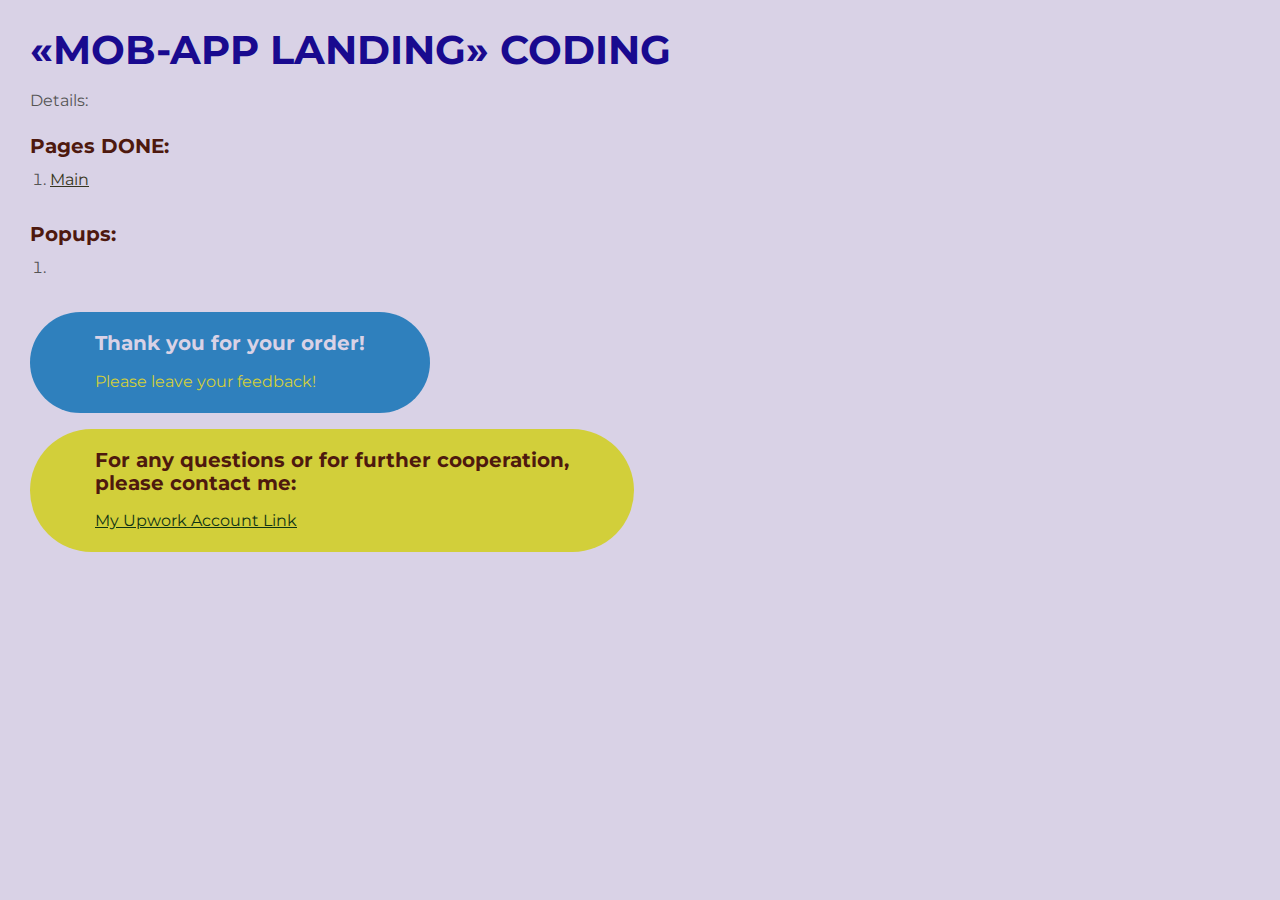
==== docs/index.html @ 623d9add "docs_added" ====
<!DOCTYPE html>
<html>

<head>
	<meta charset="UTF-8">
	<meta name="viewport" content="width=device-width, initial-scale=1.0">
	<title>«MOB-APP LANDING» CODING</title>
</head>

<body>
	<div class="rootpage">
		<h1>«MOB-APP LANDING» CODING</h1>
		<div class="rootpage__info">
			Details:
		</div>
		<h2>Pages DONE:</h2>
		<ol class="rootpage__list">
			<li><a target="_blank" href="home.html">Main</a></li>
		</ol>
		<h2>Popups:</h2>
		<ol class="rootpage__list">
			<li><a target="_blank" href="home.html#"></a></li>
		</ol>
		<div class="rootpage__tnx">
			<h2>Thank you for your order!</h2>
			<p>Please leave your feedback!</p>
		</div>
		<div class="rootpage__contacts">
			<h2>For any questions or for further cooperation,<br>
				please contact me:
			</h2>
			<p><a href="https://www.upwork.com/freelancers/~010e58f76107236bfd">My Upwork Account Link</a></p>
		</div>
	</div>
</body>
<style>
	@charset "UTF-8";
	@import url("https://fonts.googleapis.com/css?family=Montserrat:regular,700&display=swap");

	*,
	*::before,
	*::after {
		padding: 0px;
		margin: 0px;
		border: 0px;
		box-sizing: border-box;
	}

	html,
	body {
		height: 100%;
		margin: 0;
		padding: 0;
		min-width: 320px;
		width: 100%;
		color: #555555;
		background-color: #d9d2e6;
	}

	body {
		font-family: Montserrat;
		font-size: 100%;
		line-height: 1;
		font-size: 1rem;
	}

	a {
		text-decoration: underline;
		color: #363520
	}

	a:visited {
		text-decoration: underline;
		color: #32311f;
	}

	a:hover {
		text-decoration: none;
	}

	ul li {
		list-style: none;
	}

	img {
		vertical-align: top;
	}

	.wrapper {
		width: 100%;
		min-height: 100%;
		overflow: hidden;
	}

	.rootpage {
		padding: 30px;
		display: flex;
		flex-direction: column;
		align-items: flex-start;
	}

	@media (max-width: 767px) {
		.rootpage {
			padding: 30px 15px;
		}
	}

	h1 {
		color: #190a8f;
		font-size: 2.5rem;
		margin: 0px 0px 1.25rem 0px;
	}

	@media (max-width: 767px) {
		h1 {
			font-size: 1.85rem;
			margin: 0px 0px 1.25rem 0px;
		}
	}

	h2 {
		color: #4e190e;
		font-size: 1.25rem;
		margin: 0px 0px 1rem 0px;
	}

	@media (max-width: 767px) {
		h2 {
			font-size: 1.125rem;
			margin: 0px 0px 1rem 0px;
		}
	}

	.rootpage__info {
		line-height: 140%;
		margin: 0px 0px 1.5rem 0px;
	}

	.rootpage__list {
		margin: 0px 0px 2.25rem 1.25rem;
	}

	.rootpage__list li:not(:last-child) {
		margin: 0px 0px 15px 0px;
	}

	.rootpage__contacts,
	.rootpage__tnx {
		border-radius: 200px;
		padding: 20px 65px;
		line-height: 140%;
	}

	@media (max-width: 767px) {

		.rootpage__contacts,
		.rootpage__tnx {
			border-radius: 40px;
			padding: 20px;
		}
	}

	.rootpage__contacts {
		background: #d2cf3a;

	}

	.rootpage__contacts a {
		color: #103414;
	}

	.rootpage__tnx {
		background: #2f80bd;
		margin: 0px 0px 1rem 0px;

		h2 {
			color: #d9d2e6;
		}

		p {
			color: #d2cf3a;
		}
	}
</style>

</html>
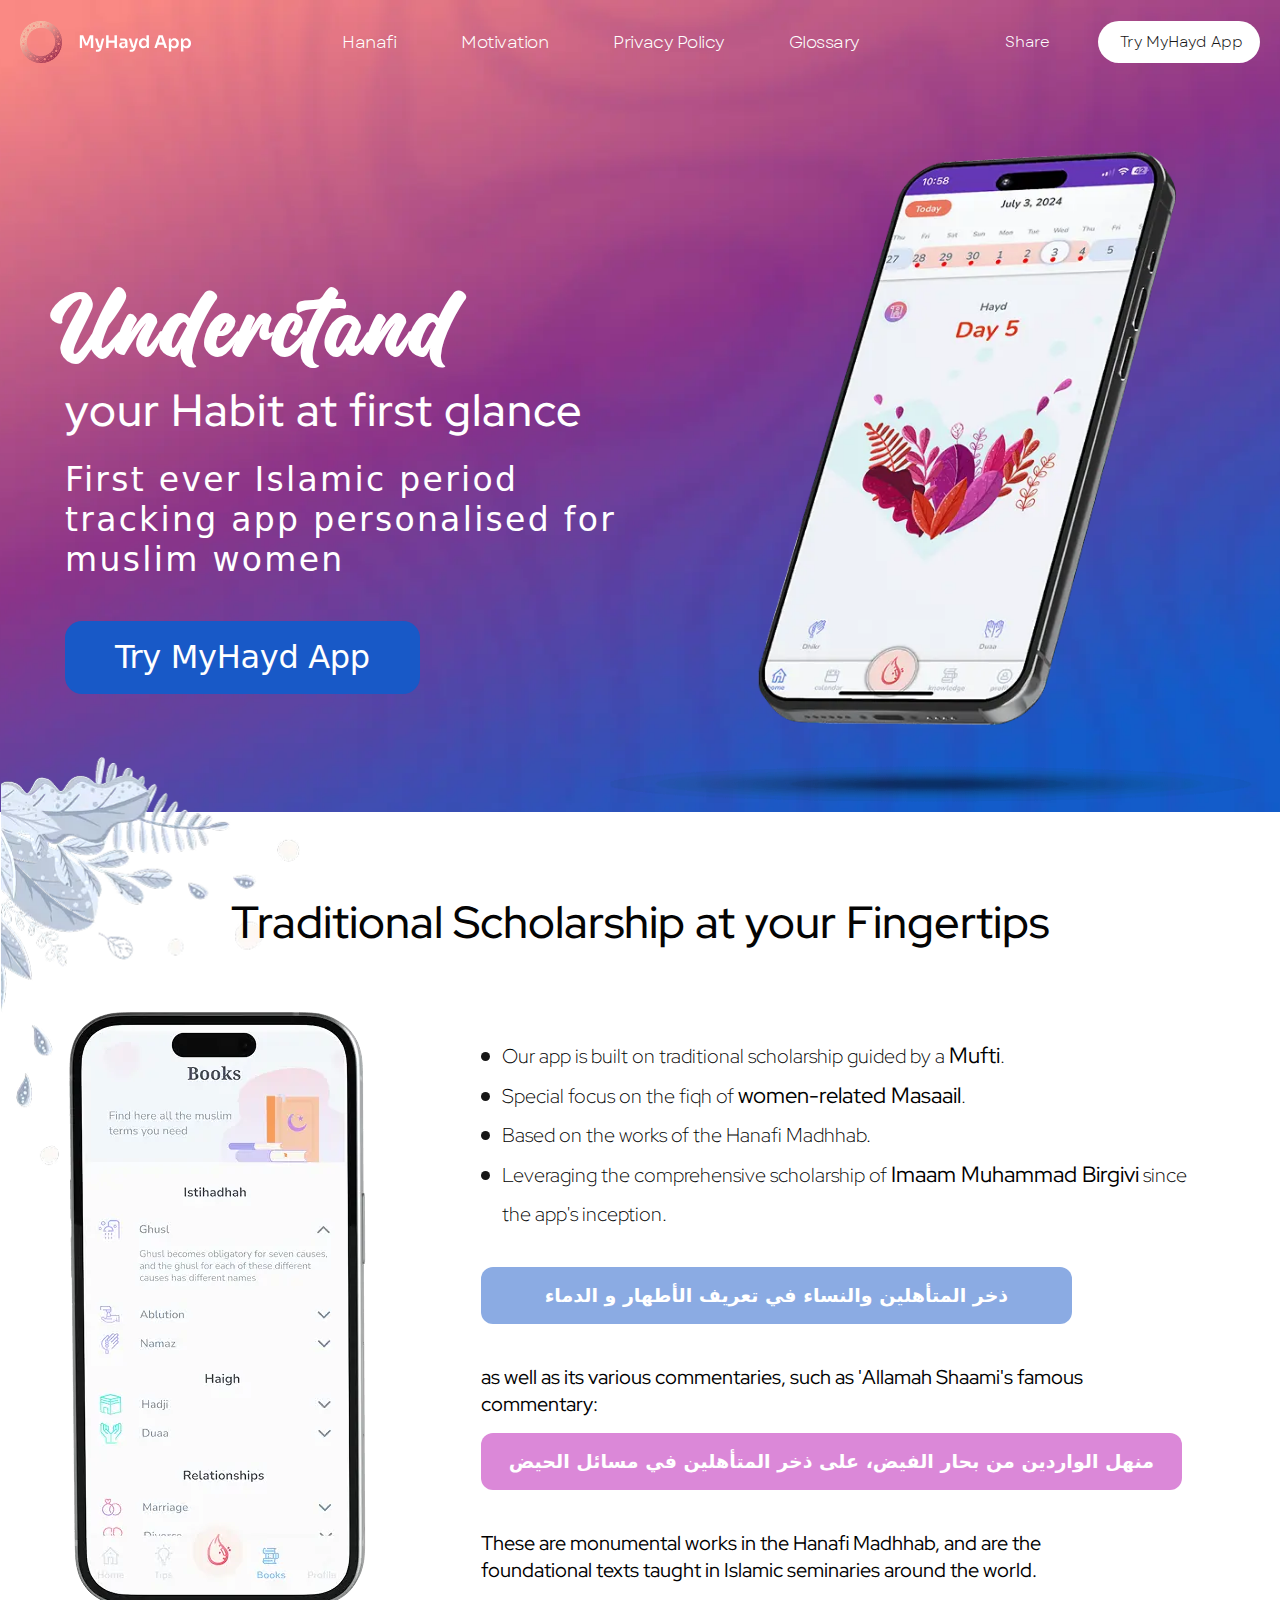
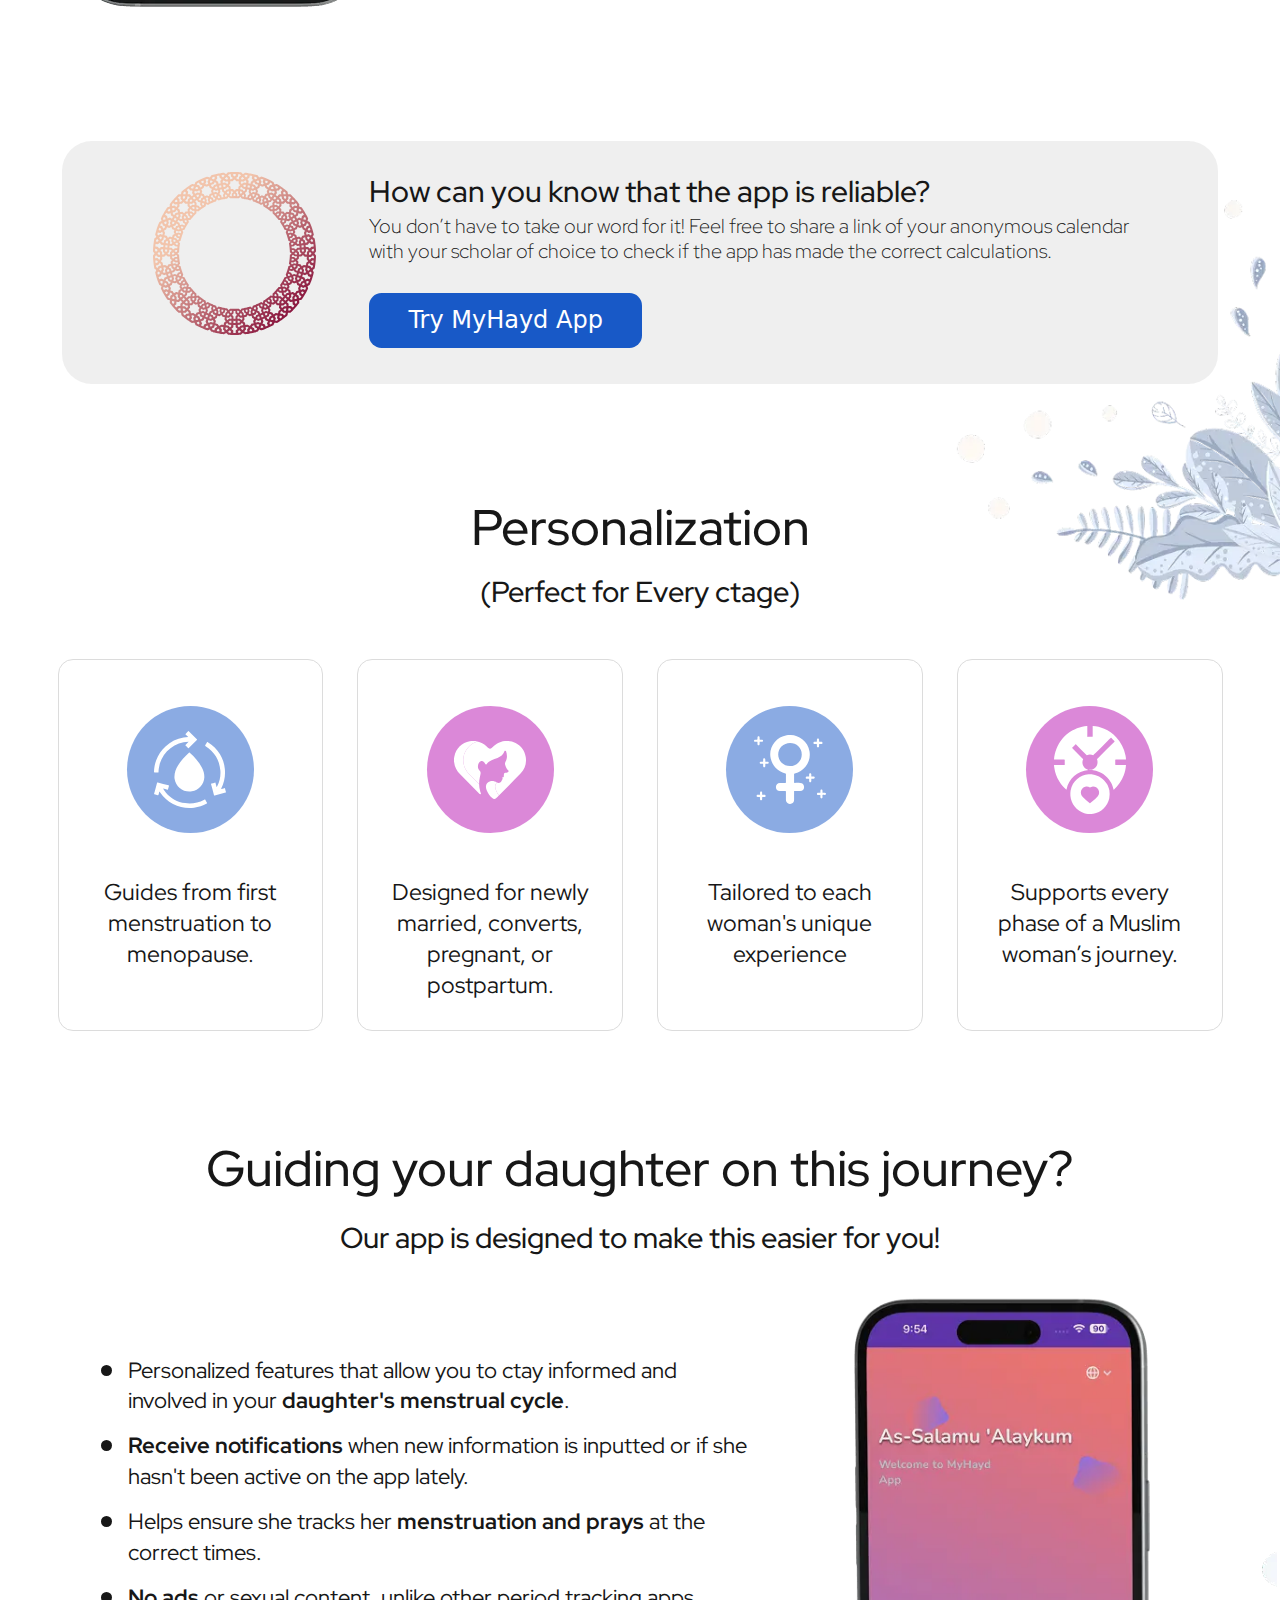
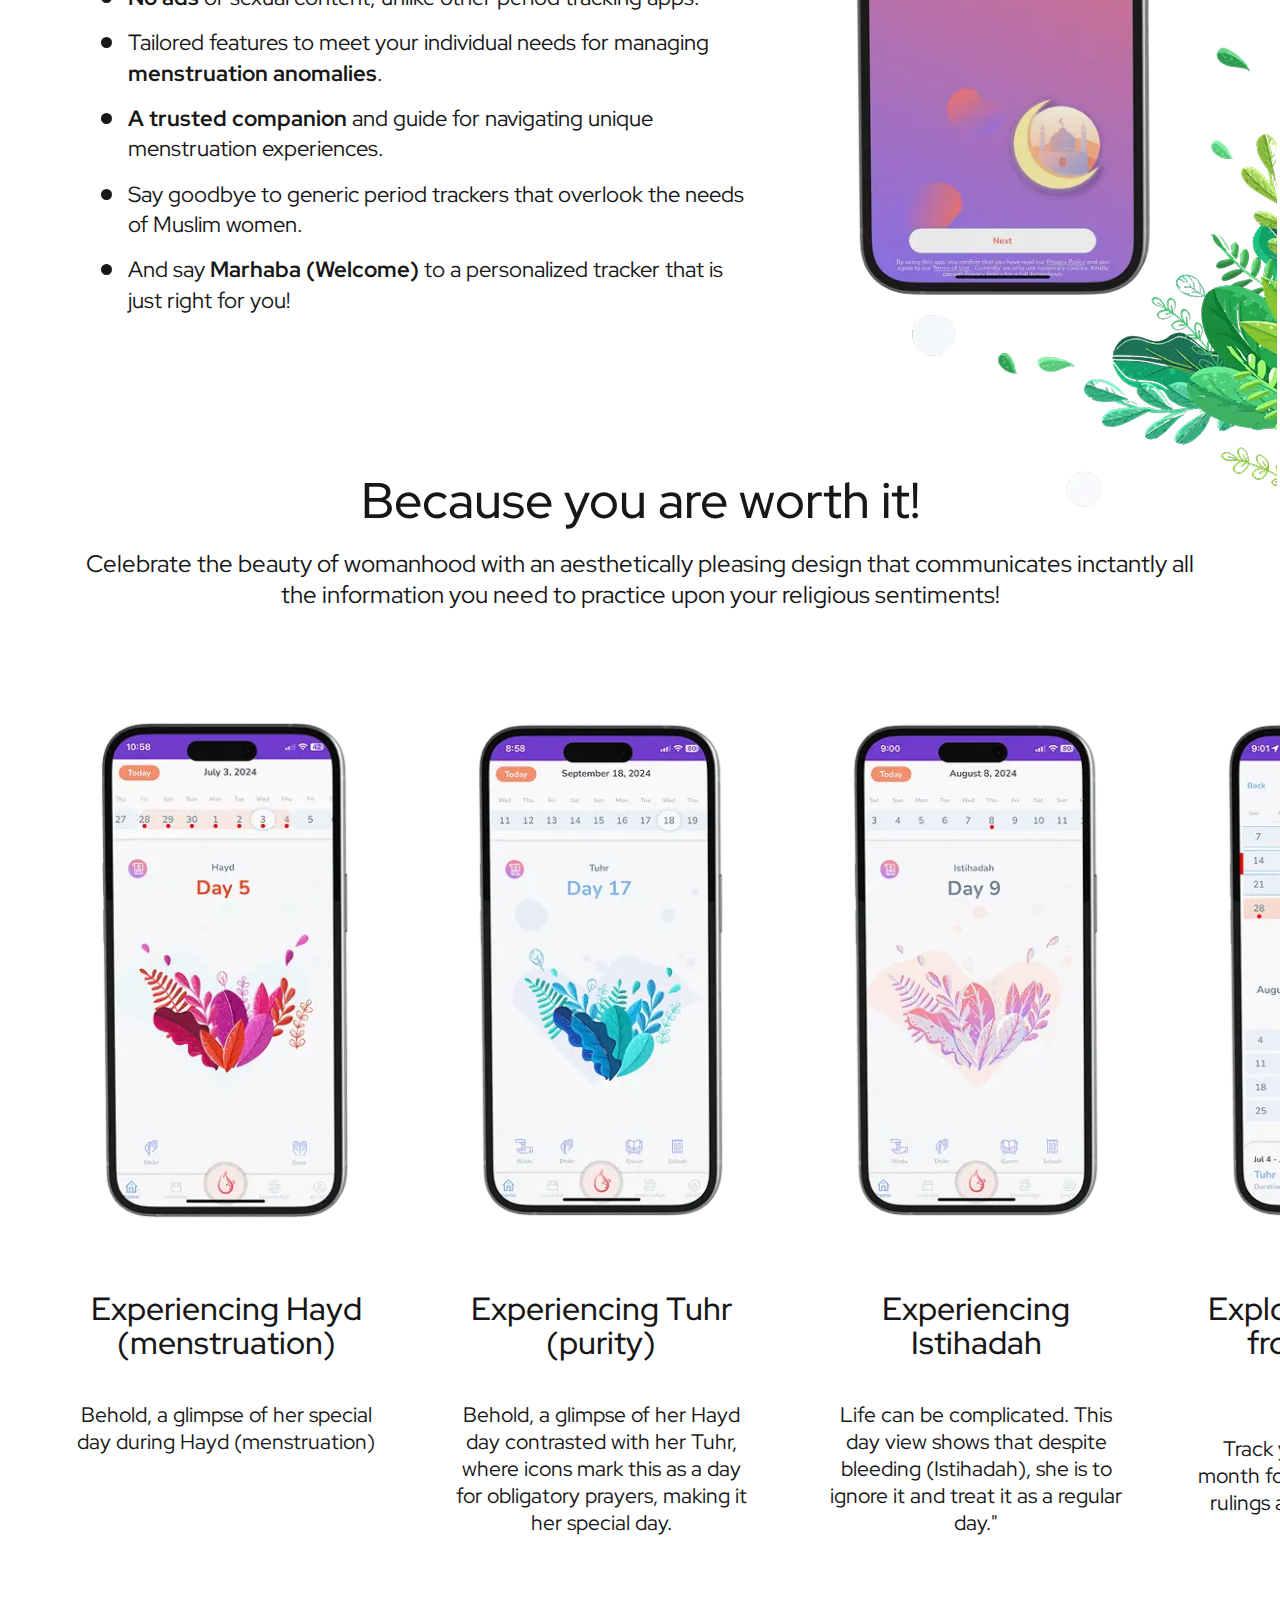
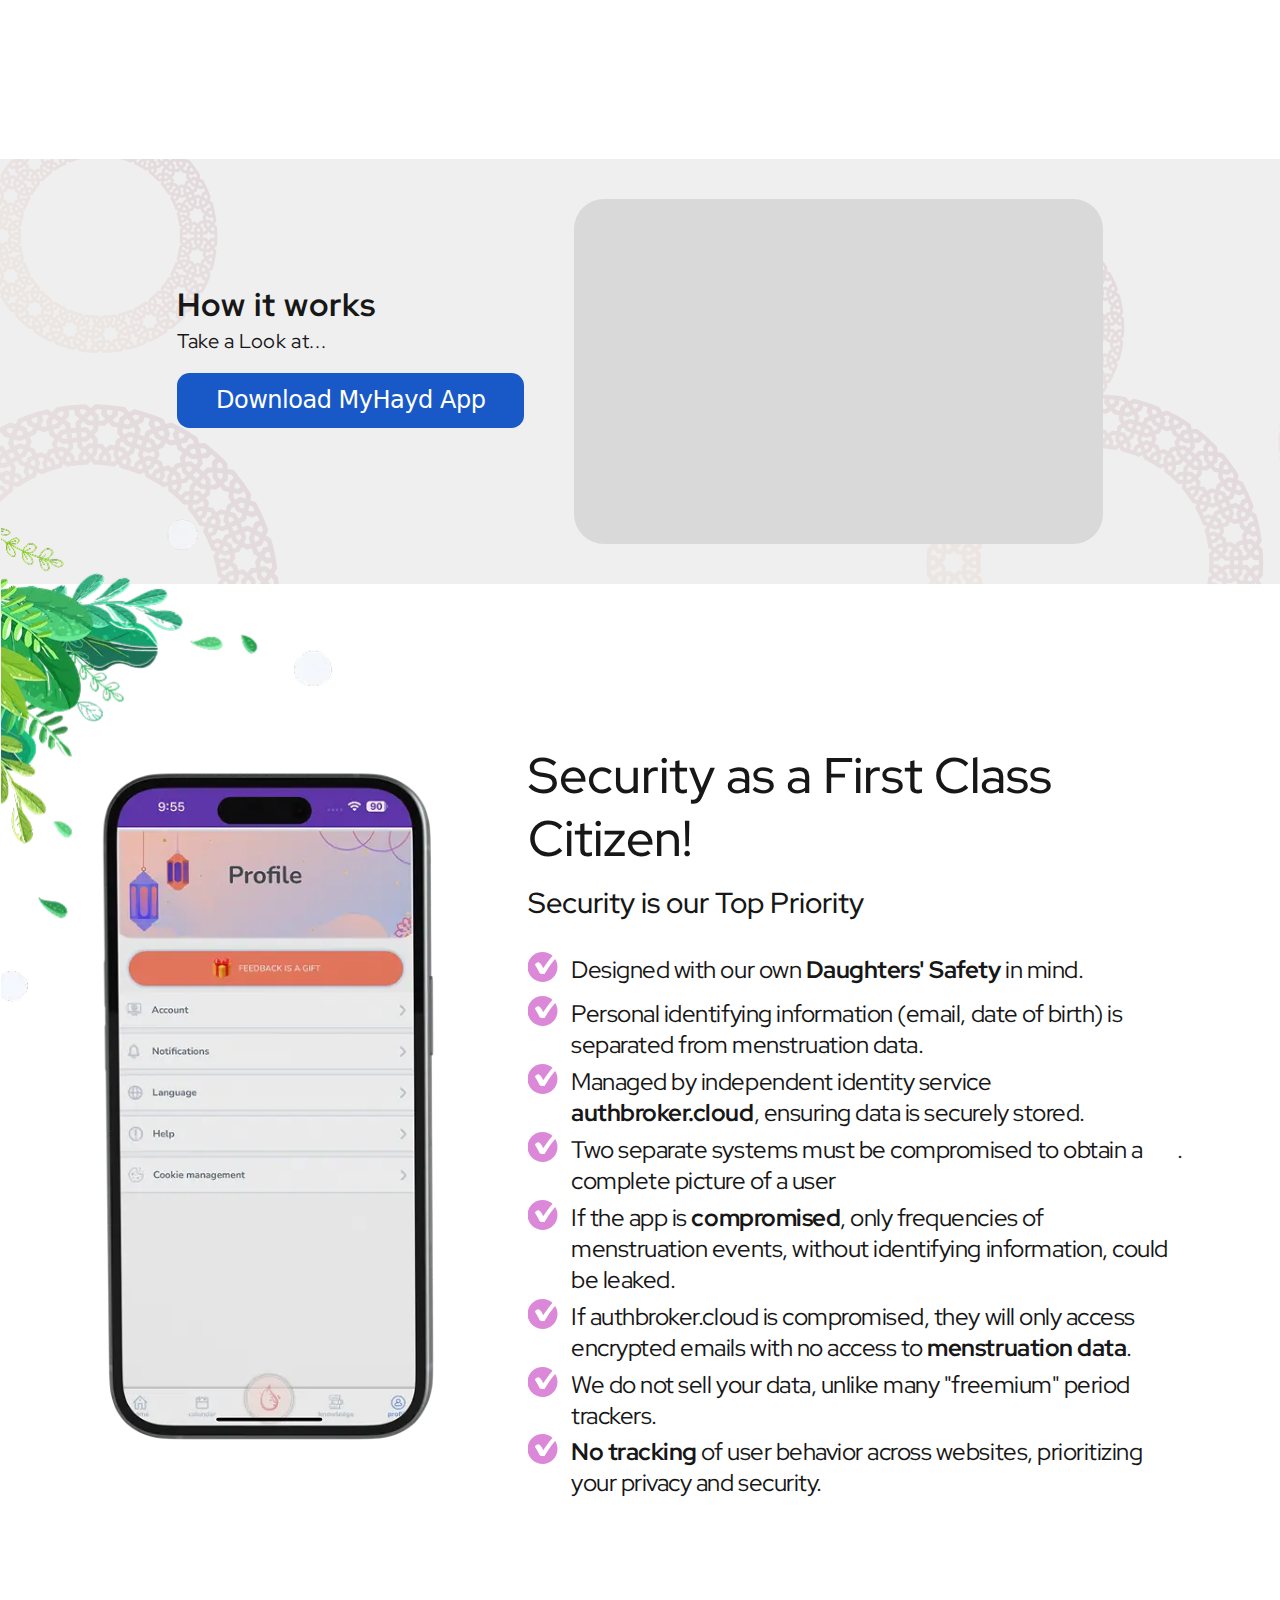
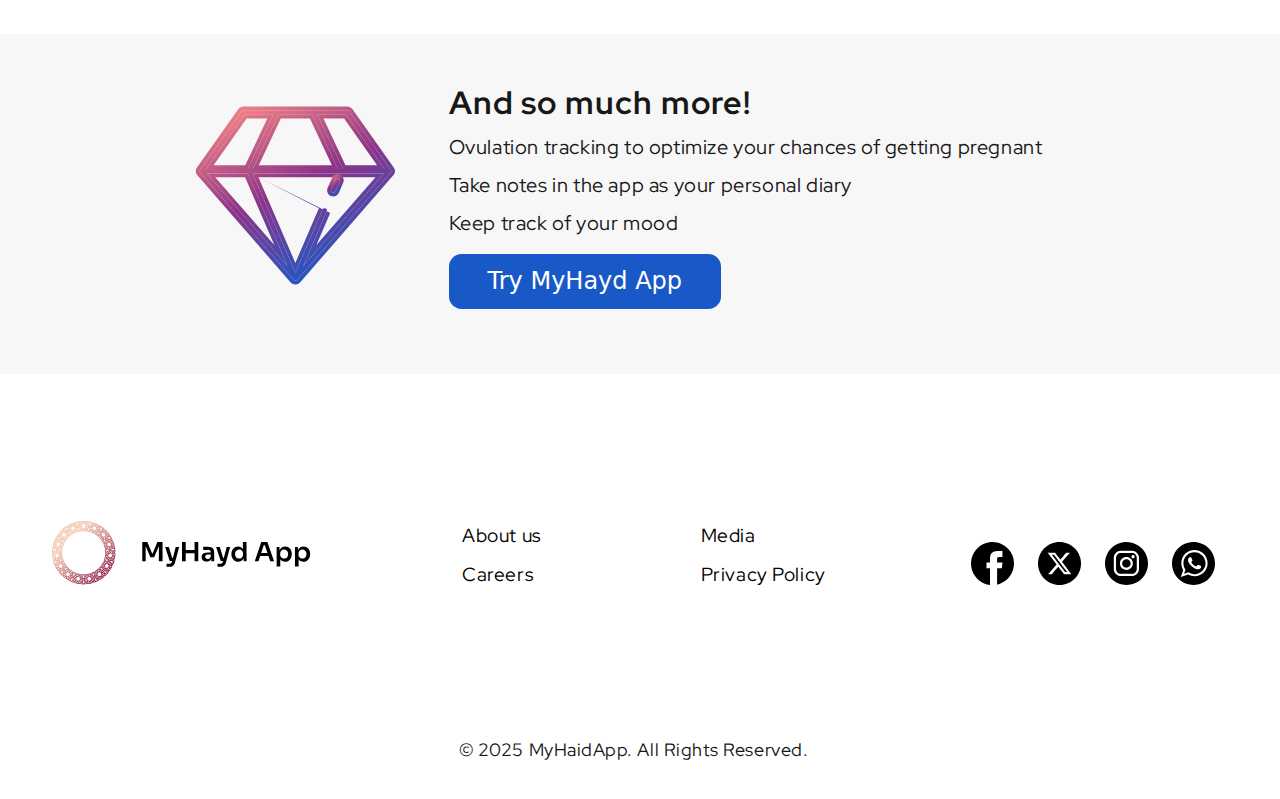
==== commit b07b3719: "homeToIndex_renamed" ====
--- a/docs/index.html
+++ b/docs/index.html
@@ -1,186 +1,466 @@
 <!DOCTYPE html>
-<html>
+<html lang="en">
 
 <head>
+	<title>HomePage</title>
 	<meta charset="UTF-8">
+	<meta name="format-detection" content="telephone=no">
+	<!-- <style>body{opacity: 0;}</style> -->
+	<link rel="stylesheet" href="css/style.min.css?_v=20250310222645">
+	<link rel="shortcut icon" href="favicon.ico">
+	<!-- <meta name="robots" content="noindex, nofollow"> -->
 	<meta name="viewport" content="width=device-width, initial-scale=1.0">
-	<title>«MOB-APP LANDING» CODING</title>
 </head>
 
 <body>
-	<div class="rootpage">
-		<h1>«MOB-APP LANDING» CODING</h1>
-		<div class="rootpage__info">
-			Details:
-		</div>
-		<h2>Pages DONE:</h2>
-		<ol class="rootpage__list">
-			<li><a target="_blank" href="home.html">Main</a></li>
-		</ol>
-		<h2>Popups:</h2>
-		<ol class="rootpage__list">
-			<li><a target="_blank" href="home.html#"></a></li>
-		</ol>
-		<div class="rootpage__tnx">
-			<h2>Thank you for your order!</h2>
-			<p>Please leave your feedback!</p>
-		</div>
-		<div class="rootpage__contacts">
-			<h2>For any questions or for further cooperation,<br>
-				please contact me:
-			</h2>
-			<p><a href="https://www.upwork.com/freelancers/~010e58f76107236bfd">My Upwork Account Link</a></p>
-		</div>
+	<div class="wrapper">
+		<header class="header">
+			<div class="header__container">
+				<div class="header__wrapper">
+
+					<a href="#" class="header__logo">
+						<img src="img/logo.svg" alt="Logo">
+					</a>
+
+					<div class="header__menu menu">
+						<button type="button" class="menu__icon icon-menu" aria-label="Navigation Toggle"><span></span></button>
+						<nav class="menu__body">
+							<ul class="menu__list">
+								<li class="menu__item"><a href="#" class="menu__link">Hanafi</a></li>
+								<li class="menu__item"><a href="#" class="menu__link">Motivation</a></li>
+								<li class="menu__item"><a href="#" class="menu__link">Privacy Policy</a></li>
+								<li class="menu__item"><a href="#" class="menu__link">Glossary</a></li>
+							</ul>
+						</nav>
+					</div>
+
+					<div class="header__cta-btns" data-da=".menu__body,767,0">
+
+						<button class="header__share-btn">
+							Share
+						</button>
+
+						<button class="header__try-btn">
+							Try MyHayd App
+						</button>
+
+					</div>
+
+				</div>
+			</div>
+		</header>
+		<main class="page">
+
+			<section class="page__hero hero">
+				<div class="hero__container">
+
+					<div class="hero__content">
+
+						<h1 class="hero__title">
+							<p>Underctand</p>
+							<span>your Habit at first glance</span>
+						</h1>
+						<p class="hero__subtitle">
+							First ever Islamic period tracking app personalised for muslim women
+						</p>
+						<button class="hero__btn button">
+							Try MyHayd App
+						</button>
+
+					</div>
+					<div class="hero__image hero__image-ibg hero__image-ibg--contain">
+						<picture><source srcset="img/hero/phone@1x.webp, img/hero/phone@2x.webp 2x" type="image/webp"><img src="img/hero/phone@1x.png" srcset="img/hero/phone@2x.png 2x" alt="Image"></picture>
+					</div>
+
+				</div>
+			</section>
+			<section class="page__description description">
+				<div class="description__container">
+					<div class="description__wrapper">
+
+						<h2 class="description__title h2">Traditional Scholarship at your Fingertips</h2>
+						<div class="description__image description__image-ibg description__image-ibg--contain">
+							<picture><source srcset="img/description/phone@1x.webp, img/description/phone@2x.webp 2x" type="image/webp"><img src="img/description/phone@1x.png" srcset="img/description/phone@2x.png 2x" alt="Image"></picture>
+						</div>
+						<div class="description__content">
+
+							<ul>
+								<li>
+									<p>Our app is built on traditional scholarship guided by a <strong>Mufti</strong>.</p>
+								</li>
+								<li>
+									<p>Special focus on the fiqh of <strong>women-related Masaail</strong>.</p>
+								</li>
+								<li>
+									<p>Based on the works of the Hanafi Madhhab.</p>
+								</li>
+								<li>
+									<p>Leveraging the comprehensive scholarship of <strong>Imaam Muhammad Birgivi</strong> since the app's inception.</p>
+								</li>
+							</ul>
+							<div class="description__quotes description__quotes_bl">ذخر المتأهلين والنساء في تعريف الأطهار و الدماء</div>
+							<p class="description__parag">as well as its various commentaries, such as 'Allamah Shaami's famous commentary:</p>
+							<div class="description__quotes description__quotes_r">منهل الواردين من بحار الفيض، على ذخر المتأهلين في مسائل الحيض</div>
+							<p class="description__parag">These are monumental works in the Hanafi Madhhab, and are the foundational texts taught in Islamic seminaries around the world.</p>
+
+						</div>
+
+					</div>
+				</div>
+			</section>
+			<section class="page__cta cta">
+				<div class="cta__container">
+					<div class="cta__wrapper">
+
+						<div class="cta__image"></div>
+						<div class="cta__content">
+
+							<h2 class="cta__title">
+								How can you know that the app is reliable?
+							</h2>
+							<p class="cta__txt">
+								You don’t have to take our word for it! Feel free to share a link of your anonymous calendar with your scholar of choice to check if the app has made the correct calculations.
+							</p>
+							<button class="cta__btn button button--basic">
+								Try MyHayd App
+							</button>
+
+						</div>
+
+					</div>
+				</div>
+			</section>
+			<section class="page__advantages advantages">
+				<div class="advantages__container">
+					<div class="advantages__wrapper">
+
+						<div class="advantages__title">
+							<h2 class="h2">
+								Personalization
+							</h2>
+							<p class="h2-subtitle">
+								(Perfect for Every ctage)
+							</p>
+						</div>
+
+						<ul class="advantages__list">
+							<li class="advantages__item">
+
+								<div class="advantages__icon">
+									<img src="img/advantages/pers-01.svg" alt="Icon">
+								</div>
+								<p class="advantages__txt">
+									Guides from first menstruation to menopause.
+								</p>
+
+							</li>
+							<li class="advantages__item">
+
+								<div class="advantages__icon">
+									<img src="img/advantages/pers-02.svg" alt="Icon">
+								</div>
+								<p class="advantages__txt">
+									Designed for newly married, converts, pregnant, or postpartum.
+								</p>
+
+							</li>
+							<li class="advantages__item">
+
+								<div class="advantages__icon">
+									<img src="img/advantages/pers-03.svg" alt="Icon">
+								</div>
+								<p class="advantages__txt">
+									Tailored to each woman's unique experience
+								</p>
+
+							</li>
+							<li class="advantages__item">
+
+								<div class="advantages__icon">
+									<img src="img/advantages/pers-04.svg" alt="Icon">
+								</div>
+								<p class="advantages__txt">
+									Supports every phase of a Muslim woman’s journey.
+								</p>
+
+							</li>
+						</ul>
+
+					</div>
+				</div>
+			</section>
+			<section class="page__guiding guiding">
+				<div class="guiding__container">
+					<div class="guiding__wrapper">
+
+						<div class="guiding__title">
+							<h2 class="h2">
+								Guiding your daughter on this journey?
+							</h2>
+							<p class="guiding__subtitle h2-subtitle">
+								Our app is designed to make this easier for you!
+							</p>
+						</div>
+						<ul class="guiding__list">
+							<li class="guiding__list-item">
+								<p>Personalized features that allow you to ctay informed and involved in your <strong>daughter's menstrual cycle</strong>.</p>
+							</li>
+							<li class="guiding__list-item">
+								<p><strong>Receive notifications</strong> when new information is inputted or if she hasn't been active on the app lately.</p>
+							</li>
+							<li class="guiding__list-item">
+								<p>Helps ensure she tracks her <strong>menstruation and prays</strong> at the correct times.</p>
+							</li>
+							<li class="guiding__list-item">
+								<p><strong>No ads</strong> or sexual content, unlike other period tracking apps.</p>
+							</li>
+							<li class="guiding__list-item">
+								<p>Tailored features to meet your individual needs for managing <strong>menstruation anomalies</strong>.</p>
+							</li>
+							<li class="guiding__list-item">
+								<p><strong>A trusted companion</strong> and guide for navigating unique menstruation experiences.</p>
+							</li>
+							<li class="guiding__list-item">
+								<p>
+									Say goodbye to generic period trackers that overlook the
+									needs of Muslim women.
+								</p>
+							</li>
+							<li class="guiding__list-item">
+								<p>And say <strong>Marhaba (Welcome)</strong> to a personalized tracker that is just right for you!</p>
+							</li>
+						</ul>
+						<div class="guiding__image guiding__image-ibg guiding__image-ibg--contain">
+							<picture><source srcset="img/guiding/phone@1x.webp, img/guiding/phone@2x.webp 2x" type="image/webp"><img src="img/guiding/phone@1x.png" srcset="img/guiding/phone@2x.png 2x" alt="Image"></picture>
+						</div>
+
+					</div>
+				</div>
+			</section>
+			<section class="page__design-advant design-adv">
+				<div class="design-adv__container">
+					<div class="design-adv__title">
+
+						<h2 class="h2">Because you are worth it!</h2>
+						<p>
+							Celebrate the beauty of womanhood with an aesthetically pleasing design that communicates inctantly all the information you need to practice upon your religious sentiments!
+						</p>
+
+					</div>
+				</div>
+				<div class="design-adv__content">
+					<div class="design-adv__slider slider swiper">
+						<div class="slider__wrapper swiper-wrapper">
+
+							<div class="slider__slide swiper-slide">
+
+								<div class="slider__image slider__image-ibg slider__image-ibg--contain">
+									<picture><source srcset="img/design-adv/phone-01@1x.webp, img/design-adv/phone-01@2x.webp 2x" type="image/webp"><img src="img/design-adv/phone-01@1x.png" srcset="img/design-adv/phone-01@2x.png 2x" alt="Image"></picture>
+								</div>
+								<div class="slider__content">
+									<h3 class="slider__title">
+										Experiencing Hayd (menstruation)
+									</h3>
+									<p class="slider__txt">
+										Behold, a glimpse of her special day during Hayd (menstruation)
+									</p>
+								</div>
+
+							</div>
+							<div class="slider__slide swiper-slide">
+
+								<div class="slider__image slider__image-ibg slider__image-ibg--contain">
+									<picture><source srcset="img/design-adv/phone-02@1x.webp, img/design-adv/phone-02@2x.webp 2x" type="image/webp"><img src="img/design-adv/phone-02@1x.png" srcset="img/design-adv/phone-02@2x.png 2x" alt="Image"></picture>
+								</div>
+								<div class="slider__content">
+									<h3 class="slider__title">
+										Experiencing Tuhr (purity)
+									</h3>
+									<p class="slider__txt">
+										Behold, a glimpse of her Hayd day contrasted with her Tuhr, where icons mark this as a day for obligatory prayers, making it her special day.
+									</p>
+								</div>
+
+							</div>
+							<div class="slider__slide swiper-slide">
+
+								<div class="slider__image slider__image-ibg slider__image-ibg--contain">
+									<picture><source srcset="img/design-adv/phone-03@1x.webp, img/design-adv/phone-03@2x.webp 2x" type="image/webp"><img src="img/design-adv/phone-03@1x.png" srcset="img/design-adv/phone-03@2x.png 2x" alt="Image"></picture>
+								</div>
+								<div class="slider__content">
+									<h3 class="slider__title">
+										Experiencing Istihadah
+									</h3>
+									<p class="slider__txt">
+										Life can be complicated. This day view shows that despite bleeding (Istihadah), she is to ignore it and treat it as a regular day."
+									</p>
+								</div>
+
+							</div>
+							<div class="slider__slide swiper-slide">
+
+								<div class="slider__image slider__image-ibg slider__image-ibg--contain">
+									<picture><source srcset="img/design-adv/phone-04@1x.webp, img/design-adv/phone-04@2x.webp 2x" type="image/webp"><img src="img/design-adv/phone-04@1x.png" srcset="img/design-adv/phone-04@2x.png 2x" alt="Image"></picture>
+								</div>
+								<div class="slider__content">
+									<h3 class="slider__title">
+										Explore your history from month to month
+									</h3>
+									<p class="slider__txt">
+										Track your history month to month for a quick view of applied rulings and the reasons behind them.
+									</p>
+								</div>
+
+							</div>
+
+						</div>
+					</div>
+				</div>
+			</section>
+			<section class="page__cta-download cta-dnld">
+				<div class="cta-dnld__container">
+					<div class="cta-dnld__wrapper">
+
+						<div class="cta-dnld__top">
+							<div class="cta-dnld__title">
+								<h2>How it works</h2>
+								<p>Take a Look at...</p>
+							</div>
+							<button class="cta-dnld__btn button button--basic">
+								Download MyHayd App
+							</button>
+						</div>
+						<div class="cta-dnld__bl-content"></div>
+
+					</div>
+				</div>
+			</section>
+			<section class="page__security security">
+				<div class="security__container">
+					<div class="security__wrapper">
+
+						<div class="security__image security__image-ibg security__image-ibg--contain">
+							<picture><source srcset="img/security/phone@1x.webp, img/security/phone@2x.webp 2x" type="image/webp"><img src="img/security/phone@1x.png" srcset="img/security/phone@2x.png 2x" alt="Image"></picture>
+						</div>
+						<div class="security__content">
+							<div class="security__title">
+								<h2 class="h2">Security as a First Class Citizen!</h2>
+								<p>Security is our Top Priority</p>
+							</div>
+							<ul class="security__list">
+								<li class="security__item">
+									<p>Designed with our own <strong>Daughters' Safety</strong> in mind.</p>
+								</li>
+								<li class="security__item">
+									<p>Personal identifying information (email, date of birth) is separated from menstruation data.</p>
+								</li>
+								<li class="security__item">
+									<p>Managed by independent identity service <strong>authbroker.cloud</strong>, ensuring data is securely stored.</p>
+								</li>
+								<li class="security__item">
+									<p>Two separate systems must be compromised to obtain a complete picture of a user</p>.
+								</li>
+								<li class="security__item">
+									<p>If the app is <strong>compromised</strong>, only frequencies of menstruation events, without identifying information, could be leaked.</p>
+								</li>
+								<li class="security__item">
+									<p>If authbroker.cloud is compromised, they will only access encrypted emails with no access to <strong>menstruation data</strong>.</p>
+								</li>
+								<li class="security__item">
+									<p>We do not sell your data, unlike many "freemium" period trackers.</p>
+								</li>
+								<li class="security__item">
+									<p><strong>No tracking</strong> of user behavior across websites, prioritizing your privacy and security.</p>
+								</li>
+							</ul>
+						</div>
+
+					</div>
+				</div>
+			</section>
+			<section class="page__cta-final cta-final">
+				<div class="cta-final__container">
+					<div class="cta-final__wrapper">
+
+						<div class="cta-final__image"></div>
+						<div class="cta-final__content">
+
+							<h2 class="cta-final__title">And so much more!</h2>
+							<div class="cta-final__txt">
+								<p>Ovulation tracking to optimize your chances of getting pregnant</p>
+								<p>Take notes in the app as your personal diary</p>
+								<p>Keep track of your mood</p>
+							</div>
+							<button class="cta-final__btn button button--basic">
+								Try MyHayd App
+							</button>
+
+						</div>
+
+					</div>
+				</div>
+			</section>
+
+		</main>
+		<footer class="footer">
+			<div class="footer__container">
+				<div class="footer__wrapper">
+
+					<div class="footer__content">
+
+						<a href="#" class="footer__logo">
+							<img src="img/logo-dark.svg" alt="Logo">
+						</a>
+						<nav class="footer__menu">
+							<div class="footer__menu-row">
+								<ul>
+									<li><a href="#">About us</a></li>
+									<li><a href="#">Careers</a></li>
+								</ul>
+							</div>
+							<div class="footer__menu-row">
+								<ul>
+									<li><a href="#">Media</a></li>
+									<li><a href="#">Privacy Policy</a></li>
+								</ul>
+							</div>
+						</nav>
+						<div class="footer__socials">
+							<ul>
+								<li>
+									<a href="#">
+										<img src="img/icons/facebook.svg" alt="Icon">
+									</a>
+								</li>
+								<li>
+									<a href="#">
+										<img src="img/icons/xcom.svg" alt="Icon">
+									</a>
+								</li>
+								<li>
+									<a href="#">
+										<img src="img/icons/instagram.svg" alt="Icon">
+									</a>
+								</li>
+								<li>
+									<a href="#">
+										<img src="img/icons/whatsapp.svg" alt="Icon">
+									</a>
+								</li>
+							</ul>
+						</div>
+
+					</div>
+					<div class="footer__copyright">
+						© 2025 MyHaidApp. All Rights Reserved.
+					</div>
+
+				</div>
+			</div>
+		</footer>
 	</div>
+
+	<script src="js/app.min.js?_v=20250310222645"></script>
 </body>
-<style>
-	@charset "UTF-8";
-	@import url("https://fonts.googleapis.com/css?family=Montserrat:regular,700&display=swap");
-
-	*,
-	*::before,
-	*::after {
-		padding: 0px;
-		margin: 0px;
-		border: 0px;
-		box-sizing: border-box;
-	}
-
-	html,
-	body {
-		height: 100%;
-		margin: 0;
-		padding: 0;
-		min-width: 320px;
-		width: 100%;
-		color: #555555;
-		background-color: #d9d2e6;
-	}
-
-	body {
-		font-family: Montserrat;
-		font-size: 100%;
-		line-height: 1;
-		font-size: 1rem;
-	}
-
-	a {
-		text-decoration: underline;
-		color: #363520
-	}
-
-	a:visited {
-		text-decoration: underline;
-		color: #32311f;
-	}
-
-	a:hover {
-		text-decoration: none;
-	}
-
-	ul li {
-		list-style: none;
-	}
-
-	img {
-		vertical-align: top;
-	}
-
-	.wrapper {
-		width: 100%;
-		min-height: 100%;
-		overflow: hidden;
-	}
-
-	.rootpage {
-		padding: 30px;
-		display: flex;
-		flex-direction: column;
-		align-items: flex-start;
-	}
-
-	@media (max-width: 767px) {
-		.rootpage {
-			padding: 30px 15px;
-		}
-	}
-
-	h1 {
-		color: #190a8f;
-		font-size: 2.5rem;
-		margin: 0px 0px 1.25rem 0px;
-	}
-
-	@media (max-width: 767px) {
-		h1 {
-			font-size: 1.85rem;
-			margin: 0px 0px 1.25rem 0px;
-		}
-	}
-
-	h2 {
-		color: #4e190e;
-		font-size: 1.25rem;
-		margin: 0px 0px 1rem 0px;
-	}
-
-	@media (max-width: 767px) {
-		h2 {
-			font-size: 1.125rem;
-			margin: 0px 0px 1rem 0px;
-		}
-	}
-
-	.rootpage__info {
-		line-height: 140%;
-		margin: 0px 0px 1.5rem 0px;
-	}
-
-	.rootpage__list {
-		margin: 0px 0px 2.25rem 1.25rem;
-	}
-
-	.rootpage__list li:not(:last-child) {
-		margin: 0px 0px 15px 0px;
-	}
-
-	.rootpage__contacts,
-	.rootpage__tnx {
-		border-radius: 200px;
-		padding: 20px 65px;
-		line-height: 140%;
-	}
-
-	@media (max-width: 767px) {
-
-		.rootpage__contacts,
-		.rootpage__tnx {
-			border-radius: 40px;
-			padding: 20px;
-		}
-	}
-
-	.rootpage__contacts {
-		background: #d2cf3a;
-
-	}
-
-	.rootpage__contacts a {
-		color: #103414;
-	}
-
-	.rootpage__tnx {
-		background: #2f80bd;
-		margin: 0px 0px 1rem 0px;
-
-		h2 {
-			color: #d9d2e6;
-		}
-
-		p {
-			color: #d2cf3a;
-		}
-	}
-</style>
 
 </html>--- a/docs/css/style.min.css
+++ b/docs/css/style.min.css
@@ -0,0 +1 @@
+@charset "UTF-8";@font-face{font-family:ClashDisplay;font-display:swap;src:url(../fonts/ClashDisplay-Medium.woff2) format("woff2"),url(../fonts/ClashDisplay-Medium.woff) format("woff");font-weight:500;font-style:normal}@font-face{font-family:DMSans;font-display:swap;src:url(../fonts/DMSans-Bold.woff2) format("woff2"),url(../fonts/DMSans-Bold.woff) format("woff");font-weight:700;font-style:normal}@font-face{font-family:DMSans;font-display:swap;src:url(../fonts/DMSans-Regular.woff2) format("woff2"),url(../fonts/DMSans-Regular.woff) format("woff");font-weight:400;font-style:normal}@font-face{font-family:Million Orcids;font-display:swap;src:url("../fonts/Million Orcids.woff2") format("woff2"),url("../fonts/Million Orcids.woff") format("woff");font-weight:400;font-style:normal}@font-face{font-family:Nunito;font-display:swap;src:url(../fonts/Nunito-Bold.woff2) format("woff2"),url(../fonts/Nunito-Bold.woff) format("woff");font-weight:700;font-style:normal}@font-face{font-family:Garet;font-display:swap;src:url(../fonts/Garet-Book.woff2) format("woff2"),url(../fonts/Garet-Book.woff) format("woff");font-weight:400;font-style:normal}@font-face{font-family:NunitoSans_10pt;font-display:swap;src:url(../fonts/NunitoSans_10pt-Bold.woff2) format("woff2"),url(../fonts/NunitoSans_10pt-Bold.woff) format("woff");font-weight:700;font-style:normal}@font-face{font-family:Nunito;font-display:swap;src:url(../fonts/Nunito-SemiBold.woff2) format("woff2"),url(../fonts/Nunito-SemiBold.woff) format("woff");font-weight:600;font-style:normal}@font-face{font-family:RedHatDisplay;font-display:swap;src:url(../fonts/RedHatDisplay-Bold.woff2) format("woff2"),url(../fonts/RedHatDisplay-Bold.woff) format("woff");font-weight:700;font-style:normal}@font-face{font-family:RedHatDisplay;font-display:swap;src:url(../fonts/RedHatDisplay-Light.woff2) format("woff2"),url(../fonts/RedHatDisplay-Light.woff) format("woff");font-weight:300;font-style:normal}@font-face{font-family:RedHatDisplay;font-display:swap;src:url(../fonts/RedHatDisplay-Medium.woff2) format("woff2"),url(../fonts/RedHatDisplay-Medium.woff) format("woff");font-weight:500;font-style:normal}@font-face{font-family:RedHatDisplay;font-display:swap;src:url(../fonts/RedHatDisplay-Regular.woff2) format("woff2"),url(../fonts/RedHatDisplay-Regular.woff) format("woff");font-weight:400;font-style:normal}@font-face{font-family:Sora;font-display:swap;src:url(../fonts/Sora-SemiBold.woff2) format("woff2"),url(../fonts/Sora-SemiBold.woff) format("woff");font-weight:600;font-style:normal}:root{--primary:#171717;--black:#000000;--white:#ffffff;--neutral-grey-1:#dcdcdc;--neutral-grey-2:#f7f7f7;--neutral-grey-3:#d9d9d9;--neutral-grey-3-42:rgba(217, 217, 217, 0.42);--accent:#1859c7;--accent-50:rgba(24, 88, 199, 0.5);--accent-sec:#b711b1;--accent-sec-50:rgba(183, 17, 178, 0.5)}*{padding:0;margin:0;border:0}*,:after,:before{-webkit-box-sizing:border-box;box-sizing:border-box}body,html{height:100%;min-width:430px}body{color:#171717;line-height:1;font-family:RedHatDisplay,system-ui,sans-serif;font-size:.875rem;-ms-text-size-adjust:100%;-moz-text-size-adjust:100%;-webkit-text-size-adjust:100%;-webkit-font-smoothing:antialiased;-moz-osx-font-smoothing:grayscale}button,input,textarea{font-family:RedHatDisplay,system-ui,sans-serif;font-size:inherit;line-height:inherit}button{cursor:pointer;color:inherit;background-color:transparent}a{color:inherit;text-decoration:none}ul li{list-style:none}img{vertical-align:top}h1,h2,h3,h4,h5,h6{font-weight:inherit;font-size:inherit}.lock body{overflow:hidden;-ms-touch-action:none;touch-action:none;-ms-scroll-chaining:none;overscroll-behavior:none}.wrapper{min-height:100%;display:-webkit-box;display:-ms-flexbox;display:flex;-webkit-box-orient:vertical;-webkit-box-direction:normal;-ms-flex-direction:column;flex-direction:column;overflow:hidden}@supports (overflow:clip){.wrapper{overflow:clip}}.wrapper>main{-webkit-box-flex:1;-ms-flex:1 1 auto;flex:1 1 auto}.wrapper>*{min-width:0}[class*=__container]{max-width:86.625rem;margin:0 auto;padding:0 1.25rem}.button{display:-webkit-inline-box;display:-ms-inline-flexbox;display:inline-flex;-webkit-box-align:center;-ms-flex-align:center;align-items:center;background-color:var(--accent);color:var(--white);font-family:"Clash Display",system-ui,sans-serif;-webkit-transition:background-color .35s ease 0s,color .3s ease-in 0s,border-color .3s ease-in 0s;transition:background-color .35s ease 0s,color .3s ease-in 0s,border-color .3s ease-in 0s}.button--basic{padding-top:.6875rem;padding-bottom:.6875rem;border:1px solid transparent;border-radius:12.58px;font-weight:500;line-height:123.809524%}.button--fw{width:100%}.h2{font-weight:500;line-height:126.666667%}.h2-subtitle{font-weight:500;line-height:125%}[class*=-ibg]{position:relative}[class*=-ibg] img{position:absolute;width:100%;height:100%;top:0;left:0;-o-object-fit:cover;object-fit:cover}[class*=-ibg--contain] img{-o-object-fit:contain;object-fit:contain}.header{position:absolute;top:1rem;left:0;width:100%}.header__wrapper{display:-webkit-box;display:-ms-flexbox;display:flex;-webkit-box-pack:justify;-ms-flex-pack:justify;justify-content:space-between;-webkit-box-align:center;-ms-flex-align:center;align-items:center;gap:1.875rem;margin:0 .375rem 0 .75rem}.header__logo img{width:10.75rem}.header__cta-btns{display:-webkit-box;display:-ms-flexbox;display:flex;-webkit-box-orient:horizontal;-webkit-box-direction:reverse;-ms-flex-direction:row-reverse;flex-direction:row-reverse;-webkit-box-pack:justify;-ms-flex-pack:justify;justify-content:space-between;margin:0 3.125rem 4.375rem 3.125rem;font-size:.9375rem}.header__share-btn{color:var(--white);font-family:Garet,system-ui,sans-serif;-webkit-transition:color .15s ease 0s;transition:color .15s ease 0s}.header__try-btn{display:-webkit-box;display:-ms-flexbox;display:flex;-webkit-box-align:center;-ms-flex-align:center;align-items:center;min-height:2.625rem;padding:.625rem 1.0625rem .625rem 1.375rem;background-color:var(--white);border-radius:1.5rem;color:var(--primary);white-space:nowrap;font-family:Garet,system-ui,sans-serif;-webkit-transition:color .3s ease 0s,background-color .3s ease 0s;transition:color .3s ease 0s,background-color .3s ease 0s}.menu__list{display:-webkit-box;display:-ms-flexbox;display:flex;-webkit-box-orient:vertical;-webkit-box-direction:normal;-ms-flex-direction:column;flex-direction:column;row-gap:1.875rem;-webkit-column-gap:2.5rem;-moz-column-gap:2.5rem;column-gap:2.5rem;-webkit-box-align:center;-ms-flex-align:center;align-items:center;text-align:center}.menu__item{font-family:Garet,system-ui,sans-serif;font-size:1.5625rem;font-weight:300;letter-spacing:-.03em}.menu__link{color:var(--white);-webkit-transition:color .15s ease 0s;transition:color .15s ease 0s}.icon-menu{display:none}.icon-menu:focus{outline:0}.footer__logo{display:inline-block}.footer__logo img{aspect-ratio:260/64;width:16.25rem;height:4rem}.footer__menu{display:-webkit-box;display:-ms-flexbox;display:flex;-webkit-box-orient:vertical;-webkit-box-direction:normal;-ms-flex-direction:column;flex-direction:column;gap:2.3125rem;margin-bottom:2.375rem;color:var(--black);font-size:1.1875rem;letter-spacing:.03em}.footer__menu-row li:not(:last-child){margin-bottom:.75rem}.footer__socials ul{display:-webkit-box;display:-ms-flexbox;display:flex}.footer__socials img{aspect-ratio:1/1;-webkit-transform:scale(1);-ms-transform:scale(1);transform:scale(1);-webkit-transition:-webkit-transform .3s ease 0s;transition:-webkit-transform .3s ease 0s;transition:transform .3s ease 0s;transition:transform .3s ease 0s,-webkit-transform .3s ease 0s}.footer__copyright{text-align:center;line-height:131.25%;letter-spacing:.03em}.no-webp .hero{background-image:url(../img/hero/bg@1x.jpeg)}.hero{padding-top:8.625rem;background-position:center center;background-size:cover;background-repeat:no-repeat}.hero__content{color:var(--white);text-align:center;overflow:hidden;margin-left:1.5625rem}.hero__title{font-family:"Million Orcids",system-ui,sans-serif;line-height:102%;letter-spacing:.02em}.hero__title span{display:block;font-family:RedHatDisplay,system-ui,sans-serif;font-weight:500;letter-spacing:.022em}.hero__subtitle{max-width:23.125rem;margin:0 auto 2.125rem auto;font-family:GaretBook,system-ui,sans-serif;font-weight:300;line-height:150%;letter-spacing:.07em}.hero__btn{margin-bottom:.9125rem;font-weight:500;line-height:122.757318%;letter-spacing:-.01em}.hero__image{aspect-ratio:500/549}.hero__image img{width:116.27907%;height:103.001876%;left:-6.875rem}.description{position:relative}.no-webp .description::before{background-image:url(../img/description/decor@1x.png)}.description::before{content:"";position:absolute;left:0;aspect-ratio:168/269;background-position:center center;background-size:contain;background-repeat:no-repeat}.description__container{position:relative}.description__wrapper{padding:0 .8125rem}.description__title{margin-bottom:2.9375rem;text-align:center;color:#040404}.description__image{display:none}.description__content{color:var(--black)}.description__content ul{margin-bottom:1.25rem}.description__content li{display:-webkit-box;display:-ms-flexbox;display:flex;gap:.625rem;-webkit-box-align:first baseline;-ms-flex-align:first baseline;align-items:first baseline;font-weight:300;line-height:193.511668%}.description__content li strong{font-size:1.1875rem}.description__content li::before{content:"";-webkit-box-flex:0;-ms-flex-positive:0;flex-grow:0;-ms-flex-negative:0;flex-shrink:0;border-radius:50%;background-color:var(--primary);-webkit-transform:translate(0,-.125rem);-ms-transform:translate(0,-.125rem);transform:translate(0,-.125rem)}.description__quotes{display:-webkit-box;display:-ms-flexbox;display:flex;-webkit-box-pack:center;-ms-flex-pack:center;justify-content:center;-webkit-box-align:center;-ms-flex-align:center;align-items:center;text-align:center;padding:.3125rem 1.25rem;color:var(--white);border-radius:.5625rem;font-family:"Nunito Sans",system-ui,sans-serif;font-weight:700;line-height:140.785714%;letter-spacing:.03em}.description__quotes_bl{margin-bottom:1.6875rem;background-color:var(--accent-50)}.description__quotes_r{margin:1.0625rem 0 2.25rem;background-color:var(--accent-sec-50)}.description__parag{line-height:135.294118%}.cta__wrapper{display:-ms-grid;display:grid;grid-row-gap:2.4375rem;justify-items:center;text-align:center;margin:0 .8125rem;padding:1.6875rem 1.8125rem 2.25rem;background-color:var(--neutral-grey-3-42);border-radius:1.875rem}.cta__image{aspect-ratio:94/94;background-image:url(../img/logo-sm.svg);background-position:center center;background-size:contain;background-repeat:no-repeat}.cta__title{margin-bottom:.9375rem;padding:0 1.25rem;font-weight:500;line-height:125%}.cta__txt{margin-bottom:1.875rem;line-height:129.411765%}.advantages{position:relative}.no-webp .advantages::before{background-image:url(../img/advantages/decor@1x.png)}.advantages::before{content:"";position:absolute;right:0;aspect-ratio:290/305;background-position:center center;background-size:contain;background-repeat:no-repeat}.advantages__title{margin-bottom:2rem;text-align:center;line-height:186.666667%}.advantages__title h2{margin-bottom:.9375rem}.advantages__list{display:-ms-grid;display:grid;-ms-grid-columns:(1fr)[2];grid-template-columns:repeat(2,1fr);grid-column-gap:1.6875rem;grid-row-gap:1.5rem;grid-auto-rows:1fr}.advantages__item{display:-webkit-box;display:-ms-flexbox;display:flex;-webkit-box-orient:vertical;-webkit-box-direction:normal;-ms-flex-direction:column;flex-direction:column;gap:1.6875rem;-webkit-box-align:center;-ms-flex-align:center;align-items:center;text-align:center;background-color:transparent;border:1px solid var(--neutral-grey-1);border-radius:.9375rem;-webkit-transition:background-color .3s ease 0s,border-color .3s ease 0s;transition:background-color .3s ease 0s,border-color .3s ease 0s}.advantages__icon{display:-webkit-box;display:-ms-flexbox;display:flex;-webkit-box-pack:center;-ms-flex-pack:center;justify-content:center;-webkit-box-align:center;-ms-flex-align:center;align-items:center;aspect-ratio:1/1;background-color:var(--accent-50);border-radius:50%;-webkit-transform:scale(1);-ms-transform:scale(1);transform:scale(1);-webkit-transition:-webkit-transform .3s ease 0s;transition:-webkit-transform .3s ease 0s;transition:transform .3s ease 0s;transition:transform .3s ease 0s,-webkit-transform .3s ease 0s}.advantages__item:nth-child(2n) .advantages__icon{background-color:var(--accent-sec-50)}.advantages__txt{line-height:135.714286%}.guiding{position:relative}.no-webp .guiding::before{background-image:url(../img/guiding/decor@1x.png)}.guiding::before{content:"";position:absolute;bottom:-4.5rem;right:-.3125rem;aspect-ratio:257/395;background-position:center center;background-size:contain;background-repeat:no-repeat}.guiding__wrapper{padding:0 1.4375rem}.guiding__title{margin-bottom:2.0625rem;text-align:center}.guiding__title h2{margin-bottom:1.625rem}.guiding__title p{max-width:20.625rem}.guiding__subtitle{margin:0 auto}.guiding__list{margin-top:0}.guiding__list-item{display:-webkit-box;display:-ms-flexbox;display:flex;-webkit-box-align:first baseline;-ms-flex-align:first baseline;align-items:first baseline;line-height:138.888889%}.guiding__list-item::before{content:"";-webkit-box-flex:0;-ms-flex-positive:0;flex-grow:0;-ms-flex-negative:0;flex-shrink:0;background-color:var(--primary);border-radius:50%;-webkit-transform:translate(0,-.125rem);-ms-transform:translate(0,-.125rem);transform:translate(0,-.125rem)}.guiding__image{aspect-ratio:328/612;width:20.5rem}.guiding__image img{-webkit-transform:translate(.4375rem,-.6875rem);-ms-transform:translate(.4375rem,-.6875rem);transform:translate(.4375rem,-.6875rem)}.design-adv__title{text-align:center;max-width:70.625rem;margin:0 auto}.design-adv__title h2{margin-bottom:1.0625rem}.design-adv__title p{line-height:135%}.design-adv__slider{padding:0 .375rem}.slider__slide{display:-webkit-box;display:-ms-flexbox;display:flex;-webkit-box-align:center;-ms-flex-align:center;align-items:center;gap:1.6875rem;cursor:pointer}.slider__image{aspect-ratio:262/521}.slider__content{display:-webkit-box;display:-ms-flexbox;display:flex;-webkit-box-orient:vertical;-webkit-box-direction:normal;-ms-flex-direction:column;flex-direction:column;padding:0 .3125rem}.slider__title{font-weight:500;line-height:128.571429%}.slider__txt{line-height:131.25%}.cta-dnld{background-color:var(--neutral-grey-3-42)}.cta-dnld__wrapper{display:-ms-grid;display:grid;padding:2.3125rem .25rem 1.6875rem}.cta-dnld__title{margin-bottom:1.375rem}.cta-dnld__title h2{margin-bottom:.625rem;font-size:2rem;font-weight:700;letter-spacing:.03em}.cta-dnld__title p{font-size:1.25rem;letter-spacing:.03em}.cta-dnld__btn{font-size:1.5rem;letter-spacing:-.02em;text-wrap:nowrap}.cta-dnld__bl-content{position:relative;z-index:3;max-width:36.4375rem;height:14.0625rem;width:100%;background-color:var(--neutral-grey-3);border-radius:1.875rem}.security{position:relative}.no-webp .security::before{background-image:url(../img/security/decor@1x.png)}.security::before{content:"";position:absolute;left:0;aspect-ratio:235/360;background-position:center center;background-size:contain;background-repeat:no-repeat}.security__wrapper{display:-webkit-box;display:-ms-flexbox;display:flex;-webkit-box-orient:vertical;-webkit-box-direction:reverse;-ms-flex-direction:column-reverse;flex-direction:column-reverse;gap:2.8125rem}.security__image{aspect-ratio:259/525;width:16.875rem}.security__title{margin-bottom:2.6875rem}.security__title h2{margin-bottom:.9375rem}.security__title p{font-size:1.4375rem;font-weight:500;line-height:121.73913%}.security__list{display:-webkit-box;display:-ms-flexbox;display:flex;-webkit-box-orient:vertical;-webkit-box-direction:normal;-ms-flex-direction:column;flex-direction:column}.security__item{display:-webkit-box;display:-ms-flexbox;display:flex;gap:.3125rem;line-height:126.315789%;letter-spacing:-.02em}.security__item::before{content:"";-webkit-box-flex:0;-ms-flex-positive:0;flex-grow:0;-ms-flex-negative:0;flex-shrink:0;background-image:url(../img/icons/ok.svg);background-position:center center;background-size:cover;background-repeat:no-repeat;-webkit-transform:translate(0,-.5rem);-ms-transform:translate(0,-.5rem);transform:translate(0,-.5rem)}.cta-final{background-color:var(--neutral-grey-2)}.cta-final__wrapper{display:-webkit-box;display:-ms-flexbox;display:flex;-webkit-box-orient:vertical;-webkit-box-direction:normal;-ms-flex-direction:column;flex-direction:column;gap:1.5625rem;padding:1.1875rem 0 2.1875rem}.cta-final__image{aspect-ratio:145/129;width:9.375rem;background-image:url(../img/crystal.svg);background-position:center center;background-size:contain;background-repeat:no-repeat}.cta-final__title{margin-bottom:.625rem;font-size:2rem;font-weight:700;line-height:131.25%;letter-spacing:.03em}.cta-final__txt{margin-bottom:2.0625rem}.cta-final__txt p{font-size:1.25rem;font-weight:400;line-height:130%;letter-spacing:.03em}.cta-final__txt p:not(:last-child){margin-bottom:1.0625rem}.cta-final__btn{font-size:1.5rem;font-weight:500}.page__description{padding-top:9.0625rem}.page__cta{margin-bottom:7.625rem}.page__advantages{margin-bottom:3.5rem}.page__guiding{margin-bottom:6rem}.page__design-advant{margin-bottom:3.75rem}.swiper{overflow:hidden}.swiper-initialized{-ms-touch-action:pan-y;touch-action:pan-y}.swiper-wrapper{width:100%;height:100%;-webkit-box-sizing:content-box;box-sizing:content-box;display:-webkit-box;display:-ms-flexbox;display:flex;position:relative}.swiper-vertical .swiper-wrapper{-webkit-box-orient:vertical;-webkit-box-direction:normal;-ms-flex-direction:column;flex-direction:column}.swiper-autoheight .swiper-wrapper{-webkit-box-align:start;-ms-flex-align:start;align-items:flex-start}.swiper-initialized .swiper-slide{-ms-flex-negative:0;flex-shrink:0}.swiper-android .swiper-slide,.swiper-android .swiper-wrapper{-webkit-transform:translate3d(0,0,0);transform:translate3d(0,0,0)}.swiper-button-lock{display:none!important}@media (min-width:31.24875em){.hero__image{width:100%}.hero__image img{width:100%;left:50%;-webkit-transform:translate(-50%,0);-ms-transform:translate(-50%,0);transform:translate(-50%,0)}}@media (min-width:31.25em){.guiding__image{margin:0 auto}}@media (min-width:47.99875em){.button--basic{line-height:129.166667%}.header__cta-btns{display:none;margin-bottom:0}.menu__list{-webkit-box-pack:end;-ms-flex-pack:end;justify-content:end;-webkit-box-orient:horizontal;-webkit-box-direction:normal;-ms-flex-direction:row;flex-direction:row;-ms-flex-wrap:wrap;flex-wrap:wrap}.menu__item{font-size:1.0625rem}.footer__content{display:-ms-grid;display:grid;-ms-grid-rows:1fr 2.5rem auto;-ms-grid-columns:1fr auto;grid-template:1fr auto/1fr auto;grid-row-gap:2.5rem}.footer__menu{-ms-grid-column-align:center;justify-self:center;-webkit-box-orient:horizontal;-webkit-box-direction:normal;-ms-flex-direction:row;flex-direction:row;margin:.3125rem 0 0}.footer__menu-row li:not(:last-child){margin-bottom:1.25rem}.footer__socials{grid-column:1/-1;-ms-grid-column-align:end;justify-self:end}.hero{padding-top:6.875rem}.hero__container{display:-webkit-box;display:-ms-flexbox;display:flex;-webkit-box-pack:justify;-ms-flex-pack:justify;justify-content:space-between;gap:3.125rem}.hero__content{text-align:left;overflow:visible}.hero__title{margin-bottom:1.0625rem}.hero__title span{line-height:142.222222%}.hero__subtitle{max-width:38.125rem;margin:0 0 2.5625rem 0;line-height:121.212121%}.hero__image{-webkit-box-flex:0;-ms-flex:0 1 45.245171%;flex:0 1 45.245171%}.hero__image img{width:118%;height:auto;-webkit-transform:translate(-58%,0);-ms-transform:translate(-58%,0);transform:translate(-58%,0)}.description__wrapper{display:-ms-grid;display:grid;-ms-grid-rows:1fr auto;-ms-grid-columns:auto 1fr;grid-template:1fr auto/auto 1fr}.description__title{grid-column:1/-1;line-height:124.444444%}.description__image{display:block;-ms-flex-item-align:center;-ms-grid-row-align:center;align-self:center;aspect-ratio:324/631}.description__content ul{max-width:44.375rem;margin-bottom:2.0625rem}.description__content li{gap:.75rem;line-height:195%}.description__content li strong{font-size:1.375rem}.description__quotes{display:-webkit-inline-box;display:-ms-inline-flexbox;display:inline-flex;border-radius:.75rem}.description__quotes_bl{margin-bottom:2.5rem;padding:.3125rem 4rem}.description__quotes_r{margin:.9375rem 0 2.5rem;padding:.3125rem 1.75rem}.description__parag{max-width:38.75rem}.cta__wrapper{-ms-grid-columns:auto 1fr;grid-template-columns:auto 1fr;justify-items:start;text-align:left;padding-top:1.9375rem;padding-bottom:2.25rem}.cta__title{margin-bottom:.125rem;padding:0;line-height:133.333333%}.cta__txt{margin-bottom:1.75rem;font-weight:300}.advantages__title{margin-bottom:3.0625rem}.advantages__list{-ms-grid-columns:(1fr)[4];grid-template-columns:repeat(4,1fr);grid-column-gap:.9375rem}.guiding::before{bottom:-9.125rem}.guiding__wrapper{display:-ms-grid;display:grid;-ms-grid-rows:1fr auto;-ms-grid-columns:1fr auto;grid-template:1fr auto/1fr auto}.guiding__title{grid-column:1/-1;margin-bottom:1.1875rem}.guiding__title h2{margin-bottom:1.25rem}.guiding__title p{max-width:none}.guiding__list{margin-top:2.1875rem}.guiding__image{-ms-flex-item-align:center;-ms-grid-row-align:center;align-self:center;width:15.625rem;margin:0}.design-adv__title p{line-height:129.166667%}.design-adv__slider{padding-left:2.5rem}.slider__slide{-webkit-box-orient:vertical;-webkit-box-direction:normal;-ms-flex-direction:column;flex-direction:column;text-align:center}.slider__title{line-height:105.555556%}.cta-dnld{background-image:url(../img/cta-dnld/decorBG.svg);background-position:30% 17%;background-repeat:no-repeat}.cta-dnld__wrapper{-ms-grid-columns:auto 1fr;grid-template-columns:auto 1fr;gap:3.125rem;padding-top:2.5rem;padding-bottom:2.5rem}.cta-dnld__top{margin-top:26%}.cta-dnld__bl-content{-ms-grid-column-align:end;justify-self:end;height:21.5625rem}.security::before{top:-12.8125rem}.security__wrapper{-webkit-box-orient:horizontal;-webkit-box-direction:normal;-ms-flex-direction:row;flex-direction:row}.security__image{-ms-flex-negative:0;flex-shrink:0;-webkit-box-flex:0;-ms-flex-positive:0;flex-grow:0;width:auto}.security__title{margin-bottom:2.1875rem}.security__item{line-height:129.166667%}.cta-final__wrapper{-webkit-box-orient:horizontal;-webkit-box-direction:normal;-ms-flex-direction:row;flex-direction:row;gap:3.375rem;-webkit-box-pack:center;-ms-flex-pack:center;justify-content:center;padding:3rem 0 4.0625rem 0}.cta-final__image{width:12.5rem}.cta-final__txt{margin-bottom:1.125rem}.cta-final__txt p:not(:last-child){margin-bottom:.75rem}.page__cta{margin-bottom:7rem}.page__advantages{margin-bottom:6.625rem}.page__design-advant{margin-bottom:13.4375rem}}@media (min-width:47.99875em) and (min-width:75em){.footer__menu{gap:10rem}.guiding__list{margin-top:5.0625rem}.slider__slide{gap:4.375rem}.cta-dnld__wrapper{padding-right:9.8125rem}.cta-dnld__wrapper{padding-left:9.8125rem}.security__wrapper{gap:5.3125rem}.security__content{margin-top:1.875rem}}@media (min-width:47.99875em) and (min-width:61.9375em){.description__image{width:20.25rem}.cta__wrapper{grid-column-gap:3.3125rem}.cta__wrapper{padding-right:4.9375rem}.cta__wrapper{padding-left:5.6875rem}}@media (min-width:47.99875em) and (min-width:90em){.cta__wrapper{margin-right:4.125rem}.cta__wrapper{margin-left:4.125rem}.advantages__list{grid-column-gap:2.8125rem}.guiding__wrapper{grid-column-gap:5rem}.guiding__image{width:25rem}.slider__image{width:16.4375rem}.security__image{-ms-flex-preferred-size:23.125rem;flex-basis:23.125rem}}@media (min-width:61.99875em){.header{top:1.3125rem}.header__wrapper{margin:0}.footer__content{-ms-grid-columns:auto 1fr auto;grid-template-columns:auto 1fr auto;grid-column-gap:1.875rem}.footer__menu{-ms-flex-item-align:start;-ms-grid-row-align:start;align-self:start}.footer__socials{grid-column:3/-1;-ms-grid-row-align:end;align-self:end}.description__image{-ms-flex-item-align:start;-ms-grid-row-align:start;align-self:start}.description__content{margin-top:2.375rem}.guiding__wrapper{padding:0 5.0625rem}.design-adv__slider{padding-left:4.1875rem}.security__item::before{-webkit-transform:translate(0,-.6875rem);-ms-transform:translate(0,-.6875rem);transform:translate(0,-.6875rem)}}@media (min-width:61.9375em){.description::before{width:18.9375rem}.security::before{width:21.4375rem}.security__wrapper{padding-right:4.8125rem}.security__wrapper{padding-left:4.8125rem}}@media (min-width:68.75em){.header__cta-btns{display:-webkit-box;display:-ms-flexbox;display:flex;-webkit-box-orient:horizontal;-webkit-box-direction:normal;-ms-flex-direction:row;flex-direction:row;margin-right:0}.description::before{top:-4.875rem}}@media (min-width:68.75em) and (min-width:75em){.header__cta-btns{-webkit-column-gap:3rem;-moz-column-gap:3rem;column-gap:3rem}}@media (min-width:87.5em){.header__menu{margin-left:8.4375rem}}@media (min-width:25em){.guiding__image img{-webkit-transform:translate(8,0);-ms-transform:translate(8,0);transform:translate(8,0)}}@media (min-width:75em){.button--basic{min-height:3.375rem}.button--basic{padding-right:2.375rem}.button--basic{padding-left:2.375rem}.button--basic{font-size:1.5rem}.h2{font-size:3.125rem}.h2-subtitle{font-size:1.8125rem}.menu__list{-webkit-column-gap:4.0625rem;-moz-column-gap:4.0625rem;column-gap:4.0625rem}.footer__wrapper{padding-top:9.1875rem}.footer__wrapper{padding-right:2.8125rem}.footer__wrapper{padding-bottom:2.3125rem}.footer__wrapper{padding-left:2rem}.footer__content{margin-bottom:7.0625rem}.footer__menu{margin-left:.3125rem}.footer__socials ul{gap:1.5rem}.footer__socials img{width:2.6875rem}.footer__socials img{height:2.6875rem}.footer__copyright{font-size:1.125rem}.hero__container{padding-bottom:6.25rem}.hero__content{margin-top:10.4375rem}.hero__title{font-size:6.25rem}.hero__title span{font-size:2.8125rem}.hero__subtitle{font-size:2.0625rem}.hero__btn{min-height:4.5625rem}.hero__btn{padding-right:3.125rem}.hero__btn{padding-left:3.125rem}.hero__btn{border-radius:1.0625rem}.hero__btn{font-size:2rem}.description__wrapper{grid-column-gap:6.125rem}.description__title{font-size:2.8125rem}.description__content li{font-size:1.25rem}.description__content li::before{-ms-flex-preferred-size:.5625rem;flex-basis:.5625rem}.description__content li::before{height:.5625rem}.description__quotes{min-height:3.5625rem}.description__quotes{font-size:1.1875rem}.description__parag{font-size:1.25rem}.cta__image{width:10.1875rem}.cta__title{font-size:1.875rem}.cta__txt{font-size:1.25rem}.advantages__item{gap:2.75rem}.advantages__item{padding-top:2.875rem}.advantages__item{padding-right:1.5625rem}.advantages__item{padding-left:1.5625rem}.advantages__item{padding-bottom:1.75rem}.advantages__icon{width:7.9375rem}.advantages__icon img{width:4.5rem}.advantages__txt{font-size:1.4375rem}.guiding::before{width:24.625rem}.guiding__list-item{gap:1rem}.guiding__list-item:not(:last-child){margin-bottom:.9375rem}.guiding__list-item{font-size:1.375rem}.guiding__list-item::before{-ms-flex-preferred-size:.6875rem;flex-basis:.6875rem}.guiding__list-item::before{height:.6875rem}.design-adv__title{margin-bottom:6.5rem}.design-adv__title p{font-size:1.5rem}.security__title p{font-size:1.8125rem}.security__list{gap:.375rem}.security__item{font-size:1.5rem}.security__item::before{-ms-flex-preferred-size:2.375rem;flex-basis:2.375rem}.security__item::before{height:2.375rem}.cta-final__wrapper{margin-right:2.6875rem}.page__description{margin-bottom:7rem}.page__cta-download{margin-bottom:8.125rem}.page__security{margin-bottom:8.4375rem}}@media (min-width:90em){.hero__content{margin-left:5.3125rem}.description__image{margin-left:4.8125rem}.advantages::before{top:-23.75rem}.advantages::before{width:31.375rem}.advantages__wrapper{padding-right:3.125rem}.advantages__wrapper{padding-left:3.125rem}.slider__content{gap:3.125rem}.slider__title{font-size:2.25rem}.slider__txt{font-size:1.375rem}.page__description{padding-top:3.9375rem}}@media (max-width:75em){.header__menu{margin-left:.0000000625rem}.description__image{margin-left:.0000000625rem}}@media (max-width:62em){.footer__socials img{width:2.0625rem}.footer__socials img{height:2.0625rem}.description__wrapper{grid-column-gap:3.125rem}.advantages::before{top:-18.3125rem}.advantages__wrapper{padding-right:.9375rem}.advantages__wrapper{padding-left:.9375rem}}@media (max-width:48em){.button--basic{min-height:3rem}.button--basic{padding-right:2.0625rem}.button--basic{padding-left:2.0625rem}.button--basic{font-size:1.3125rem}.h2{font-size:1.875rem}.h2-subtitle{font-size:1.25rem}.footer__wrapper{padding-top:2.75rem}.footer__wrapper{padding-right:1.1875rem}.footer__wrapper{padding-bottom:1.375rem}.footer__wrapper{padding-left:1.1875rem}.footer__content{margin-bottom:3.4375rem}.footer__socials ul{gap:1.125rem}.footer__copyright{font-size:1rem}.hero__content{margin-top:.0000000625rem}.hero__title{font-size:3.75rem}.hero__title span{font-size:1.875rem}.hero__subtitle{font-size:1.25rem}.hero__btn{min-height:3rem}.hero__btn{padding-right:2.0625rem}.hero__btn{padding-left:2.0625rem}.hero__btn{border-radius:.6875rem}.hero__btn{font-size:1.3125rem}.description::before{top:.0000000625rem}.description::before{width:10.5rem}.description__content li{font-size:1.125rem}.description__content li::before{-ms-flex-preferred-size:.5rem;flex-basis:.5rem}.description__content li::before{height:.5rem}.description__quotes{min-height:2.6875rem}.description__quotes{font-size:.875rem}.description__parag{font-size:1.0625rem}.cta__image{width:5.875rem}.cta__title{font-size:1.25rem}.cta__txt{font-size:1.0625rem}.advantages::before{width:18.125rem}.advantages__item{gap:1.6875rem}.advantages__item{padding-top:1.75rem}.advantages__item{padding-right:.75rem}.advantages__item{padding-left:.75rem}.advantages__item{padding-bottom:1.0625rem}.advantages__icon{width:4.875rem}.advantages__icon img{width:2.75rem}.advantages__txt{font-size:.875rem}.guiding::before{width:16.0625rem}.guiding__list-item{gap:.875rem}.guiding__list-item:not(:last-child){margin-bottom:.8125rem}.guiding__list-item{font-size:1.125rem}.guiding__list-item::before{-ms-flex-preferred-size:.5625rem;flex-basis:.5625rem}.guiding__list-item::before{height:.5625rem}.design-adv__title{margin-bottom:2.6875rem}.design-adv__title p{font-size:1.25rem}.slider__content{gap:.9375rem}.slider__title{font-size:1.3125rem}.slider__txt{font-size:1rem}.security::before{width:14.6875rem}.security__wrapper{padding-right:.4375rem}.security__wrapper{padding-left:.4375rem}.security__title p{font-size:1.4375rem}.security__list{gap:.8125rem}.security__item{font-size:1.25rem}.security__item::before{-ms-flex-preferred-size:1.875rem;flex-basis:1.875rem}.security__item::before{height:1.875rem}.page__description{padding-top:9.0625rem}.page__description{margin-bottom:3rem}.page__cta-download{margin-bottom:5.9375rem}.page__security{margin-bottom:3.3125rem}}@media (max-width:47.99875em){.menu__body{position:fixed;z-index:5;width:100%;height:100%;top:5.3125rem;right:-100%;overflow:auto;background:-webkit-gradient(linear,left top,right top,from(rgba(24,88,199,0)),color-stop(5%,rgba(24,88,199,.95)),color-stop(95%,rgba(24,88,199,.95)),to(rgba(24,88,199,0)));background:linear-gradient(90deg,rgba(24,88,199,0) 0,rgba(24,88,199,.95) 5%,rgba(24,88,199,.95) 95%,rgba(24,88,199,0) 100%);padding-top:2.8125rem;opacity:0;-webkit-transition:right .7s ease 0s,opacity .8s ease 0s;transition:right .7s ease 0s,opacity .8s ease 0s}.menu-open .menu__body{right:0;opacity:1}.icon-menu{display:block;position:relative;width:1.2rem;height:.9rem;z-index:5}.icon-menu span,.icon-menu::after,.icon-menu::before{content:"";-webkit-transition:all .3s ease 0s;transition:all .3s ease 0s;right:0;position:absolute;width:100%;height:.125rem;background-color:var(--white);border-radius:.0625rem}.icon-menu::before{top:0}.icon-menu::after{bottom:0}.icon-menu span{top:calc(50% - .0625rem);width:75%}.menu-open .icon-menu span{width:0}.menu-open .icon-menu::before{top:calc(50% - .0625rem);-webkit-transform:rotate(-45deg);-ms-transform:rotate(-45deg);transform:rotate(-45deg)}.menu-open .icon-menu::after{bottom:calc(50% - .0625rem);-webkit-transform:rotate(45deg);-ms-transform:rotate(45deg);transform:rotate(45deg)}.footer__logo{margin-bottom:2.25rem}.footer__menu,.footer__socials{margin-left:.5rem}.design-adv__content{padding:0 1.25rem}.slider__wrapper.swiper-wrapper{display:-ms-grid;display:grid;grid-row-gap:1.875rem}.slider__slide:nth-child(even){-webkit-box-orient:horizontal;-webkit-box-direction:reverse;-ms-flex-direction:row-reverse;flex-direction:row-reverse}.slider__image{-webkit-box-flex:0;-ms-flex:0 0 7.5rem;flex:0 0 7.5rem}.cta-dnld__wrapper{justify-items:center}.security__wrapper{-webkit-box-align:center;-ms-flex-align:center;align-items:center}.security__title{text-align:center}.cta-final{background-image:url(../img/cta-final/decor.svg);background-position:76% center;background-size:cover;background-repeat:no-repeat}.cta-final__wrapper{-webkit-box-align:center;-ms-flex-align:center;align-items:center;text-align:center}.cta-final__txt{padding:0 1.25rem}}@media (max-width:47.99875em) and (any-hover:none){.icon-menu{cursor:default}}@media (max-width:47.99875em) and (max-width:47.99875em){.slider__slide:nth-child(even){padding:0 .75rem 0 .5rem}}@media (max-width:26.875em){.hero__image{height:33.3125rem}.cta-dnld__top{margin-bottom:1.8125rem}.security::before{top:-9.0625rem}}@media (min-width:48em) and (max-width:75em){@supports (min-height:clamp(3rem ,2.3333333333rem + 1.3888888889vw ,3.375rem)){.button--basic{min-height:clamp(3rem ,2.3333333333rem + 1.3888888889vw ,3.375rem)}}@supports not (min-height:clamp(3rem ,2.3333333333rem + 1.3888888889vw ,3.375rem)){.button--basic{min-height:calc(3rem + .375 * (100vw - 48rem)/ 27)}}@supports (padding-right:clamp(2.0625rem ,1.5069444444rem + 1.1574074074vw ,2.375rem)){.button--basic{padding-right:clamp(2.0625rem ,1.5069444444rem + 1.1574074074vw ,2.375rem)}}@supports not (padding-right:clamp(2.0625rem ,1.5069444444rem + 1.1574074074vw ,2.375rem)){.button--basic{padding-right:calc(2.0625rem + .3125 * (100vw - 48rem)/ 27)}}@supports (padding-left:clamp(2.0625rem ,1.5069444444rem + 1.1574074074vw ,2.375rem)){.button--basic{padding-left:clamp(2.0625rem ,1.5069444444rem + 1.1574074074vw ,2.375rem)}}@supports not (padding-left:clamp(2.0625rem ,1.5069444444rem + 1.1574074074vw ,2.375rem)){.button--basic{padding-left:calc(2.0625rem + .3125 * (100vw - 48rem)/ 27)}}@supports (font-size:clamp(1.3125rem ,0.9791666667rem + 0.6944444444vw ,1.5rem)){.button--basic{font-size:clamp(1.3125rem ,.9791666667rem + .6944444444vw ,1.5rem)}}@supports not (font-size:clamp(1.3125rem ,0.9791666667rem + 0.6944444444vw ,1.5rem)){.button--basic{font-size:calc(1.3125rem + .1875 * (100vw - 48rem)/ 27)}}@supports (font-size:clamp(1.875rem ,-0.3472222222rem + 4.6296296296vw ,3.125rem)){.h2{font-size:clamp(1.875rem ,-.3472222222rem + 4.6296296296vw ,3.125rem)}}@supports not (font-size:clamp(1.875rem ,-0.3472222222rem + 4.6296296296vw ,3.125rem)){.h2{font-size:calc(1.875rem + 1.25 * (100vw - 48rem)/ 27)}}@supports (font-size:clamp(1.25rem ,0.25rem + 2.0833333333vw ,1.8125rem)){.h2-subtitle{font-size:clamp(1.25rem ,.25rem + 2.0833333333vw ,1.8125rem)}}@supports not (font-size:clamp(1.25rem ,0.25rem + 2.0833333333vw ,1.8125rem)){.h2-subtitle{font-size:calc(1.25rem + .5625 * (100vw - 48rem)/ 27)}}@supports (padding-top:clamp(2.75rem ,-8.6944444444rem + 23.8425925926vw ,9.1875rem)){.footer__wrapper{padding-top:clamp(2.75rem ,-8.6944444444rem + 23.8425925926vw ,9.1875rem)}}@supports not (padding-top:clamp(2.75rem ,-8.6944444444rem + 23.8425925926vw ,9.1875rem)){.footer__wrapper{padding-top:calc(2.75rem + 6.4375 * (100vw - 48rem)/ 27)}}@supports (padding-right:clamp(1.1875rem ,-1.7013888889rem + 6.0185185185vw ,2.8125rem)){.footer__wrapper{padding-right:clamp(1.1875rem ,-1.7013888889rem + 6.0185185185vw ,2.8125rem)}}@supports not (padding-right:clamp(1.1875rem ,-1.7013888889rem + 6.0185185185vw ,2.8125rem)){.footer__wrapper{padding-right:calc(1.1875rem + 1.625 * (100vw - 48rem)/ 27)}}@supports (padding-bottom:clamp(1.375rem ,-0.2916666667rem + 3.4722222222vw ,2.3125rem)){.footer__wrapper{padding-bottom:clamp(1.375rem ,-.2916666667rem + 3.4722222222vw ,2.3125rem)}}@supports not (padding-bottom:clamp(1.375rem ,-0.2916666667rem + 3.4722222222vw ,2.3125rem)){.footer__wrapper{padding-bottom:calc(1.375rem + .9375 * (100vw - 48rem)/ 27)}}@supports (padding-left:clamp(1.1875rem ,-0.2569444444rem + 3.0092592593vw ,2rem)){.footer__wrapper{padding-left:clamp(1.1875rem ,-.2569444444rem + 3.0092592593vw ,2rem)}}@supports not (padding-left:clamp(1.1875rem ,-0.2569444444rem + 3.0092592593vw ,2rem)){.footer__wrapper{padding-left:calc(1.1875rem + .8125 * (100vw - 48rem)/ 27)}}@supports (margin-bottom:clamp(3.4375rem ,-3.0069444444rem + 13.4259259259vw ,7.0625rem)){.footer__content{margin-bottom:clamp(3.4375rem ,-3.0069444444rem + 13.4259259259vw ,7.0625rem)}}@supports not (margin-bottom:clamp(3.4375rem ,-3.0069444444rem + 13.4259259259vw ,7.0625rem)){.footer__content{margin-bottom:calc(3.4375rem + 3.625 * (100vw - 48rem)/ 27)}}@supports (gap:clamp(1.125rem ,0.4583333333rem + 1.3888888889vw ,1.5rem)){.footer__socials ul{gap:clamp(1.125rem ,.4583333333rem + 1.3888888889vw ,1.5rem)}}@supports not (gap:clamp(1.125rem ,0.4583333333rem + 1.3888888889vw ,1.5rem)){.footer__socials ul{gap:calc(1.125rem + .375 * (100vw - 48rem)/ 27)}}@supports (font-size:clamp(1rem ,0.7777777778rem + 0.462962963vw ,1.125rem)){.footer__copyright{font-size:clamp(1rem ,.7777777778rem + .462962963vw ,1.125rem)}}@supports not (font-size:clamp(1rem ,0.7777777778rem + 0.462962963vw ,1.125rem)){.footer__copyright{font-size:calc(1rem + .125 * (100vw - 48rem)/ 27)}}@supports (padding-bottom:clamp(1.25rem ,-7.6388888889rem + 18.5185185185vw ,6.25rem)){.hero__container{padding-bottom:clamp(1.25rem ,-7.6388888889rem + 18.5185185185vw ,6.25rem)}}@supports not (padding-bottom:clamp(1.25rem ,-7.6388888889rem + 18.5185185185vw ,6.25rem)){.hero__container{padding-bottom:calc(1.25rem + 5 * (100vw - 48rem)/ 27)}}@supports (margin-top:clamp(0.0000000625rem ,-18.5555553819rem + 38.6574071759vw ,10.4375rem)){.hero__content{margin-top:clamp(.0000000625rem ,-18.5555553819rem + 38.6574071759vw ,10.4375rem)}}@supports not (margin-top:clamp(0.0000000625rem ,-18.5555553819rem + 38.6574071759vw ,10.4375rem)){.hero__content{margin-top:calc(.0000000625rem + 10.4374999375 * (100vw - 48rem)/ 27)}}@supports (font-size:clamp(3.75rem ,-0.6944444444rem + 9.2592592593vw ,6.25rem)){.hero__title{font-size:clamp(3.75rem ,-.6944444444rem + 9.2592592593vw ,6.25rem)}}@supports not (font-size:clamp(3.75rem ,-0.6944444444rem + 9.2592592593vw ,6.25rem)){.hero__title{font-size:calc(3.75rem + 2.5 * (100vw - 48rem)/ 27)}}@supports (font-size:clamp(1.875rem ,0.2083333333rem + 3.4722222222vw ,2.8125rem)){.hero__title span{font-size:clamp(1.875rem ,.2083333333rem + 3.4722222222vw ,2.8125rem)}}@supports not (font-size:clamp(1.875rem ,0.2083333333rem + 3.4722222222vw ,2.8125rem)){.hero__title span{font-size:calc(1.875rem + .9375 * (100vw - 48rem)/ 27)}}@supports (font-size:clamp(1.25rem ,-0.1944444444rem + 3.0092592593vw ,2.0625rem)){.hero__subtitle{font-size:clamp(1.25rem ,-.1944444444rem + 3.0092592593vw ,2.0625rem)}}@supports not (font-size:clamp(1.25rem ,-0.1944444444rem + 3.0092592593vw ,2.0625rem)){.hero__subtitle{font-size:calc(1.25rem + .8125 * (100vw - 48rem)/ 27)}}@supports (min-height:clamp(3rem ,0.2222222222rem + 5.787037037vw ,4.5625rem)){.hero__btn{min-height:clamp(3rem ,.2222222222rem + 5.787037037vw ,4.5625rem)}}@supports not (min-height:clamp(3rem ,0.2222222222rem + 5.787037037vw ,4.5625rem)){.hero__btn{min-height:calc(3rem + 1.5625 * (100vw - 48rem)/ 27)}}@supports (padding-right:clamp(2.0625rem ,0.1736111111rem + 3.9351851852vw ,3.125rem)){.hero__btn{padding-right:clamp(2.0625rem ,.1736111111rem + 3.9351851852vw ,3.125rem)}}@supports not (padding-right:clamp(2.0625rem ,0.1736111111rem + 3.9351851852vw ,3.125rem)){.hero__btn{padding-right:calc(2.0625rem + 1.0625 * (100vw - 48rem)/ 27)}}@supports (padding-left:clamp(2.0625rem ,0.1736111111rem + 3.9351851852vw ,3.125rem)){.hero__btn{padding-left:clamp(2.0625rem ,.1736111111rem + 3.9351851852vw ,3.125rem)}}@supports not (padding-left:clamp(2.0625rem ,0.1736111111rem + 3.9351851852vw ,3.125rem)){.hero__btn{padding-left:calc(2.0625rem + 1.0625 * (100vw - 48rem)/ 27)}}@supports (border-radius:clamp(0.6875rem ,0.0208333333rem + 1.3888888889vw ,1.0625rem)){.hero__btn{border-radius:clamp(.6875rem ,.0208333333rem + 1.3888888889vw ,1.0625rem)}}@supports not (border-radius:clamp(0.6875rem ,0.0208333333rem + 1.3888888889vw ,1.0625rem)){.hero__btn{border-radius:calc(.6875rem + .375 * (100vw - 48rem)/ 27)}}@supports (font-size:clamp(1.3125rem ,0.0902777778rem + 2.5462962963vw ,2rem)){.hero__btn{font-size:clamp(1.3125rem ,.0902777778rem + 2.5462962963vw ,2rem)}}@supports not (font-size:clamp(1.3125rem ,0.0902777778rem + 2.5462962963vw ,2rem)){.hero__btn{font-size:calc(1.3125rem + .6875 * (100vw - 48rem)/ 27)}}@supports (font-size:clamp(1.875rem ,0.2083333333rem + 3.4722222222vw ,2.8125rem)){.description__title{font-size:clamp(1.875rem ,.2083333333rem + 3.4722222222vw ,2.8125rem)}}@supports not (font-size:clamp(1.875rem ,0.2083333333rem + 3.4722222222vw ,2.8125rem)){.description__title{font-size:calc(1.875rem + .9375 * (100vw - 48rem)/ 27)}}@supports (font-size:clamp(1.125rem ,0.9027777778rem + 0.462962963vw ,1.25rem)){.description__content li{font-size:clamp(1.125rem ,.9027777778rem + .462962963vw ,1.25rem)}}@supports not (font-size:clamp(1.125rem ,0.9027777778rem + 0.462962963vw ,1.25rem)){.description__content li{font-size:calc(1.125rem + .125 * (100vw - 48rem)/ 27)}}@supports (flex-basis:clamp(0.5rem ,0.3888888889rem + 0.2314814815vw ,0.5625rem)){.description__content li::before{-ms-flex-preferred-size:clamp(.5rem ,.3888888889rem + .2314814815vw ,.5625rem);flex-basis:clamp(.5rem ,.3888888889rem + .2314814815vw ,.5625rem)}}@supports not (flex-basis:clamp(0.5rem ,0.3888888889rem + 0.2314814815vw ,0.5625rem)){.description__content li::before{-ms-flex-preferred-size:calc(.5rem + .0625 * (100vw - 48rem)/ 27);flex-basis:calc(.5rem + .0625 * (100vw - 48rem)/ 27)}}@supports (height:clamp(0.5rem ,0.3888888889rem + 0.2314814815vw ,0.5625rem)){.description__content li::before{height:clamp(.5rem ,.3888888889rem + .2314814815vw ,.5625rem)}}@supports not (height:clamp(0.5rem ,0.3888888889rem + 0.2314814815vw ,0.5625rem)){.description__content li::before{height:calc(.5rem + .0625 * (100vw - 48rem)/ 27)}}@supports (min-height:clamp(2.6875rem ,1.1319444444rem + 3.2407407407vw ,3.5625rem)){.description__quotes{min-height:clamp(2.6875rem ,1.1319444444rem + 3.2407407407vw ,3.5625rem)}}@supports not (min-height:clamp(2.6875rem ,1.1319444444rem + 3.2407407407vw ,3.5625rem)){.description__quotes{min-height:calc(2.6875rem + .875 * (100vw - 48rem)/ 27)}}@supports (font-size:clamp(0.875rem ,0.3194444444rem + 1.1574074074vw ,1.1875rem)){.description__quotes{font-size:clamp(.875rem ,.3194444444rem + 1.1574074074vw ,1.1875rem)}}@supports not (font-size:clamp(0.875rem ,0.3194444444rem + 1.1574074074vw ,1.1875rem)){.description__quotes{font-size:calc(.875rem + .3125 * (100vw - 48rem)/ 27)}}@supports (font-size:clamp(1.0625rem ,0.7291666667rem + 0.6944444444vw ,1.25rem)){.description__parag{font-size:clamp(1.0625rem ,.7291666667rem + .6944444444vw ,1.25rem)}}@supports not (font-size:clamp(1.0625rem ,0.7291666667rem + 0.6944444444vw ,1.25rem)){.description__parag{font-size:calc(1.0625rem + .1875 * (100vw - 48rem)/ 27)}}@supports (width:clamp(5.875rem ,-1.7916666667rem + 15.9722222222vw ,10.1875rem)){.cta__image{width:clamp(5.875rem ,-1.7916666667rem + 15.9722222222vw ,10.1875rem)}}@supports not (width:clamp(5.875rem ,-1.7916666667rem + 15.9722222222vw ,10.1875rem)){.cta__image{width:calc(5.875rem + 4.3125 * (100vw - 48rem)/ 27)}}@supports (font-size:clamp(1.25rem ,0.1388888889rem + 2.3148148148vw ,1.875rem)){.cta__title{font-size:clamp(1.25rem ,.1388888889rem + 2.3148148148vw ,1.875rem)}}@supports not (font-size:clamp(1.25rem ,0.1388888889rem + 2.3148148148vw ,1.875rem)){.cta__title{font-size:calc(1.25rem + .625 * (100vw - 48rem)/ 27)}}@supports (font-size:clamp(1.0625rem ,0.7291666667rem + 0.6944444444vw ,1.25rem)){.cta__txt{font-size:clamp(1.0625rem ,.7291666667rem + .6944444444vw ,1.25rem)}}@supports not (font-size:clamp(1.0625rem ,0.7291666667rem + 0.6944444444vw ,1.25rem)){.cta__txt{font-size:calc(1.0625rem + .1875 * (100vw - 48rem)/ 27)}}@supports (gap:clamp(1.6875rem ,-0.2013888889rem + 3.9351851852vw ,2.75rem)){.advantages__item{gap:clamp(1.6875rem ,-.2013888889rem + 3.9351851852vw ,2.75rem)}}@supports not (gap:clamp(1.6875rem ,-0.2013888889rem + 3.9351851852vw ,2.75rem)){.advantages__item{gap:calc(1.6875rem + 1.0625 * (100vw - 48rem)/ 27)}}@supports (padding-top:clamp(1.75rem ,-0.25rem + 4.1666666667vw ,2.875rem)){.advantages__item{padding-top:clamp(1.75rem ,-.25rem + 4.1666666667vw ,2.875rem)}}@supports not (padding-top:clamp(1.75rem ,-0.25rem + 4.1666666667vw ,2.875rem)){.advantages__item{padding-top:calc(1.75rem + 1.125 * (100vw - 48rem)/ 27)}}@supports (padding-right:clamp(0.75rem ,-0.6944444444rem + 3.0092592593vw ,1.5625rem)){.advantages__item{padding-right:clamp(.75rem ,-.6944444444rem + 3.0092592593vw ,1.5625rem)}}@supports not (padding-right:clamp(0.75rem ,-0.6944444444rem + 3.0092592593vw ,1.5625rem)){.advantages__item{padding-right:calc(.75rem + .8125 * (100vw - 48rem)/ 27)}}@supports (padding-left:clamp(0.75rem ,-0.6944444444rem + 3.0092592593vw ,1.5625rem)){.advantages__item{padding-left:clamp(.75rem ,-.6944444444rem + 3.0092592593vw ,1.5625rem)}}@supports not (padding-left:clamp(0.75rem ,-0.6944444444rem + 3.0092592593vw ,1.5625rem)){.advantages__item{padding-left:calc(.75rem + .8125 * (100vw - 48rem)/ 27)}}@supports (padding-bottom:clamp(1.0625rem ,-0.1597222222rem + 2.5462962963vw ,1.75rem)){.advantages__item{padding-bottom:clamp(1.0625rem ,-.1597222222rem + 2.5462962963vw ,1.75rem)}}@supports not (padding-bottom:clamp(1.0625rem ,-0.1597222222rem + 2.5462962963vw ,1.75rem)){.advantages__item{padding-bottom:calc(1.0625rem + .6875 * (100vw - 48rem)/ 27)}}@supports (width:clamp(4.875rem ,-0.5694444444rem + 11.3425925926vw ,7.9375rem)){.advantages__icon{width:clamp(4.875rem ,-.5694444444rem + 11.3425925926vw ,7.9375rem)}}@supports not (width:clamp(4.875rem ,-0.5694444444rem + 11.3425925926vw ,7.9375rem)){.advantages__icon{width:calc(4.875rem + 3.0625 * (100vw - 48rem)/ 27)}}@supports (width:clamp(2.75rem ,-0.3611111111rem + 6.4814814815vw ,4.5rem)){.advantages__icon img{width:clamp(2.75rem ,-.3611111111rem + 6.4814814815vw ,4.5rem)}}@supports not (width:clamp(2.75rem ,-0.3611111111rem + 6.4814814815vw ,4.5rem)){.advantages__icon img{width:calc(2.75rem + 1.75 * (100vw - 48rem)/ 27)}}@supports (font-size:clamp(0.875rem ,-0.125rem + 2.0833333333vw ,1.4375rem)){.advantages__txt{font-size:clamp(.875rem ,-.125rem + 2.0833333333vw ,1.4375rem)}}@supports not (font-size:clamp(0.875rem ,-0.125rem + 2.0833333333vw ,1.4375rem)){.advantages__txt{font-size:calc(.875rem + .5625 * (100vw - 48rem)/ 27)}}@supports (width:clamp(16.0625rem ,0.8402777778rem + 31.712962963vw ,24.625rem)){.guiding::before{width:clamp(16.0625rem ,.8402777778rem + 31.712962963vw ,24.625rem)}}@supports not (width:clamp(16.0625rem ,0.8402777778rem + 31.712962963vw ,24.625rem)){.guiding::before{width:calc(16.0625rem + 8.5625 * (100vw - 48rem)/ 27)}}@supports (gap:clamp(0.875rem ,0.6527777778rem + 0.462962963vw ,1rem)){.guiding__list-item{gap:clamp(.875rem ,.6527777778rem + .462962963vw ,1rem)}}@supports not (gap:clamp(0.875rem ,0.6527777778rem + 0.462962963vw ,1rem)){.guiding__list-item{gap:calc(.875rem + .125 * (100vw - 48rem)/ 27)}}@supports (margin-bottom:clamp(0.8125rem ,0.5902777778rem + 0.462962963vw ,0.9375rem)){.guiding__list-item:not(:last-child){margin-bottom:clamp(.8125rem ,.5902777778rem + .462962963vw ,.9375rem)}}@supports not (margin-bottom:clamp(0.8125rem ,0.5902777778rem + 0.462962963vw ,0.9375rem)){.guiding__list-item:not(:last-child){margin-bottom:calc(.8125rem + .125 * (100vw - 48rem)/ 27)}}@supports (font-size:clamp(1.125rem ,0.6805555556rem + 0.9259259259vw ,1.375rem)){.guiding__list-item{font-size:clamp(1.125rem ,.6805555556rem + .9259259259vw ,1.375rem)}}@supports not (font-size:clamp(1.125rem ,0.6805555556rem + 0.9259259259vw ,1.375rem)){.guiding__list-item{font-size:calc(1.125rem + .25 * (100vw - 48rem)/ 27)}}@supports (flex-basis:clamp(0.5625rem ,0.3402777778rem + 0.462962963vw ,0.6875rem)){.guiding__list-item::before{-ms-flex-preferred-size:clamp(.5625rem ,.3402777778rem + .462962963vw ,.6875rem);flex-basis:clamp(.5625rem ,.3402777778rem + .462962963vw ,.6875rem)}}@supports not (flex-basis:clamp(0.5625rem ,0.3402777778rem + 0.462962963vw ,0.6875rem)){.guiding__list-item::before{-ms-flex-preferred-size:calc(.5625rem + .125 * (100vw - 48rem)/ 27);flex-basis:calc(.5625rem + .125 * (100vw - 48rem)/ 27)}}@supports (height:clamp(0.5625rem ,0.3402777778rem + 0.462962963vw ,0.6875rem)){.guiding__list-item::before{height:clamp(.5625rem ,.3402777778rem + .462962963vw ,.6875rem)}}@supports not (height:clamp(0.5625rem ,0.3402777778rem + 0.462962963vw ,0.6875rem)){.guiding__list-item::before{height:calc(.5625rem + .125 * (100vw - 48rem)/ 27)}}@supports (margin-bottom:clamp(2.6875rem ,-4.0902777778rem + 14.1203703704vw ,6.5rem)){.design-adv__title{margin-bottom:clamp(2.6875rem ,-4.0902777778rem + 14.1203703704vw ,6.5rem)}}@supports not (margin-bottom:clamp(2.6875rem ,-4.0902777778rem + 14.1203703704vw ,6.5rem)){.design-adv__title{margin-bottom:calc(2.6875rem + 3.8125 * (100vw - 48rem)/ 27)}}@supports (font-size:clamp(1.25rem ,0.8055555556rem + 0.9259259259vw ,1.5rem)){.design-adv__title p{font-size:clamp(1.25rem ,.8055555556rem + .9259259259vw ,1.5rem)}}@supports not (font-size:clamp(1.25rem ,0.8055555556rem + 0.9259259259vw ,1.5rem)){.design-adv__title p{font-size:calc(1.25rem + .25 * (100vw - 48rem)/ 27)}}@supports (font-size:clamp(1.4375rem ,0.7708333333rem + 1.3888888889vw ,1.8125rem)){.security__title p{font-size:clamp(1.4375rem ,.7708333333rem + 1.3888888889vw ,1.8125rem)}}@supports not (font-size:clamp(1.4375rem ,0.7708333333rem + 1.3888888889vw ,1.8125rem)){.security__title p{font-size:calc(1.4375rem + .375 * (100vw - 48rem)/ 27)}}@supports (gap:clamp(0.375rem ,1.5902777778rem + -1.6203703704vw ,0.8125rem)){.security__list{gap:clamp(.375rem ,1.5902777778rem + -1.6203703704vw ,.8125rem)}}@supports not (gap:clamp(0.375rem ,1.5902777778rem + -1.6203703704vw ,0.8125rem)){.security__list{gap:calc(.8125rem + -.4375 * (100vw - 48rem)/ 27)}}@supports (font-size:clamp(1.25rem ,0.8055555556rem + 0.9259259259vw ,1.5rem)){.security__item{font-size:clamp(1.25rem ,.8055555556rem + .9259259259vw ,1.5rem)}}@supports not (font-size:clamp(1.25rem ,0.8055555556rem + 0.9259259259vw ,1.5rem)){.security__item{font-size:calc(1.25rem + .25 * (100vw - 48rem)/ 27)}}@supports (flex-basis:clamp(1.875rem ,0.9861111111rem + 1.8518518519vw ,2.375rem)){.security__item::before{-ms-flex-preferred-size:clamp(1.875rem ,.9861111111rem + 1.8518518519vw ,2.375rem);flex-basis:clamp(1.875rem ,.9861111111rem + 1.8518518519vw ,2.375rem)}}@supports not (flex-basis:clamp(1.875rem ,0.9861111111rem + 1.8518518519vw ,2.375rem)){.security__item::before{-ms-flex-preferred-size:calc(1.875rem + .5 * (100vw - 48rem)/ 27);flex-basis:calc(1.875rem + .5 * (100vw - 48rem)/ 27)}}@supports (height:clamp(1.875rem ,0.9861111111rem + 1.8518518519vw ,2.375rem)){.security__item::before{height:clamp(1.875rem ,.9861111111rem + 1.8518518519vw ,2.375rem)}}@supports not (height:clamp(1.875rem ,0.9861111111rem + 1.8518518519vw ,2.375rem)){.security__item::before{height:calc(1.875rem + .5 * (100vw - 48rem)/ 27)}}@supports (margin-bottom:clamp(3rem ,-4.1111111111rem + 14.8148148148vw ,7rem)){.page__description{margin-bottom:clamp(3rem ,-4.1111111111rem + 14.8148148148vw ,7rem)}}@supports not (margin-bottom:clamp(3rem ,-4.1111111111rem + 14.8148148148vw ,7rem)){.page__description{margin-bottom:calc(3rem + 4 * (100vw - 48rem)/ 27)}}@supports (margin-bottom:clamp(5.9375rem ,2.0486111111rem + 8.1018518519vw ,8.125rem)){.page__cta-download{margin-bottom:clamp(5.9375rem ,2.0486111111rem + 8.1018518519vw ,8.125rem)}}@supports not (margin-bottom:clamp(5.9375rem ,2.0486111111rem + 8.1018518519vw ,8.125rem)){.page__cta-download{margin-bottom:calc(5.9375rem + 2.1875 * (100vw - 48rem)/ 27)}}@supports (margin-bottom:clamp(3.3125rem ,-5.7986111111rem + 18.9814814815vw ,8.4375rem)){.page__security{margin-bottom:clamp(3.3125rem ,-5.7986111111rem + 18.9814814815vw ,8.4375rem)}}@supports not (margin-bottom:clamp(3.3125rem ,-5.7986111111rem + 18.9814814815vw ,8.4375rem)){.page__security{margin-bottom:calc(3.3125rem + 5.125 * (100vw - 48rem)/ 27)}}}@media (min-width:75em) and (max-width:87.5em){@supports (margin-left:clamp(0.0000000625rem ,-50.6249995625rem + 67.4999995vw ,8.4375rem)){.header__menu{margin-left:clamp(.0000000625rem ,-50.6249995625rem + 67.4999995vw ,8.4375rem)}}@supports not (margin-left:clamp(0.0000000625rem ,-50.6249995625rem + 67.4999995vw ,8.4375rem)){.header__menu{margin-left:calc(.0000000625rem + 8.4374999375 * (100vw - 75rem)/ 12.5)}}}@media (min-width:68.75em) and (min-width:62em) and (max-width:75em){@supports ((-moz-column-gap:clamp(1.5625rem ,-5.2932692308rem + 11.0576923077vw ,3rem)) or (column-gap:clamp(1.5625rem ,-5.2932692308rem + 11.0576923077vw ,3rem))){.header__cta-btns{-webkit-column-gap:clamp(1.5625rem ,-5.2932692308rem + 11.0576923077vw ,3rem);-moz-column-gap:clamp(1.5625rem ,-5.2932692308rem + 11.0576923077vw ,3rem);column-gap:clamp(1.5625rem ,-5.2932692308rem + 11.0576923077vw ,3rem)}}@supports not ((-moz-column-gap:clamp(1.5625rem ,-5.2932692308rem + 11.0576923077vw ,3rem)) or (column-gap:clamp(1.5625rem ,-5.2932692308rem + 11.0576923077vw ,3rem))){.header__cta-btns{-webkit-column-gap:calc(1.5625rem + 1.4375 * (100vw - 62rem)/ 13);-moz-column-gap:calc(1.5625rem + 1.4375 * (100vw - 62rem)/ 13);column-gap:calc(1.5625rem + 1.4375 * (100vw - 62rem)/ 13)}}}@media (min-width:68.75em) and (max-width:62em){.header__cta-btns{-webkit-column-gap:1.5625rem;-moz-column-gap:1.5625rem;column-gap:1.5625rem}}@media (min-width:62em) and (max-width:75em){@supports ((-moz-column-gap:clamp(1.5625rem ,-10.3605769231rem + 19.2307692308vw ,4.0625rem)) or (column-gap:clamp(1.5625rem ,-10.3605769231rem + 19.2307692308vw ,4.0625rem))){.menu__list{-webkit-column-gap:clamp(1.5625rem ,-10.3605769231rem + 19.2307692308vw ,4.0625rem);-moz-column-gap:clamp(1.5625rem ,-10.3605769231rem + 19.2307692308vw ,4.0625rem);column-gap:clamp(1.5625rem ,-10.3605769231rem + 19.2307692308vw ,4.0625rem)}}@supports not ((-moz-column-gap:clamp(1.5625rem ,-10.3605769231rem + 19.2307692308vw ,4.0625rem)) or (column-gap:clamp(1.5625rem ,-10.3605769231rem + 19.2307692308vw ,4.0625rem))){.menu__list{-webkit-column-gap:calc(1.5625rem + 2.5 * (100vw - 62rem)/ 13);-moz-column-gap:calc(1.5625rem + 2.5 * (100vw - 62rem)/ 13);column-gap:calc(1.5625rem + 2.5 * (100vw - 62rem)/ 13)}}@supports (width:clamp(2.0625rem ,-0.9182692308rem + 4.8076923077vw ,2.6875rem)){.footer__socials img{width:clamp(2.0625rem ,-.9182692308rem + 4.8076923077vw ,2.6875rem)}}@supports not (width:clamp(2.0625rem ,-0.9182692308rem + 4.8076923077vw ,2.6875rem)){.footer__socials img{width:calc(2.0625rem + .625 * (100vw - 62rem)/ 13)}}@supports (height:clamp(2.0625rem ,-0.9182692308rem + 4.8076923077vw ,2.6875rem)){.footer__socials img{height:clamp(2.0625rem ,-.9182692308rem + 4.8076923077vw ,2.6875rem)}}@supports not (height:clamp(2.0625rem ,-0.9182692308rem + 4.8076923077vw ,2.6875rem)){.footer__socials img{height:calc(2.0625rem + .625 * (100vw - 62rem)/ 13)}}@supports (grid-column-gap:clamp(3.125rem ,-11.1826923077rem + 23.0769230769vw ,6.125rem)){.description__wrapper{grid-column-gap:clamp(3.125rem ,-11.1826923077rem + 23.0769230769vw ,6.125rem)}}@supports not (grid-column-gap:clamp(3.125rem ,-11.1826923077rem + 23.0769230769vw ,6.125rem)){.description__wrapper{grid-column-gap:calc(3.125rem + 3 * (100vw - 62rem)/ 13)}}}@media (min-width:47.99875em) and (min-width:62em) and (max-width:75em){@supports (gap:clamp(1.875rem ,-36.875rem + 62.5vw ,10rem)){.footer__menu{gap:clamp(1.875rem ,-36.875rem + 62.5vw ,10rem)}}@supports not (gap:clamp(1.875rem ,-36.875rem + 62.5vw ,10rem)){.footer__menu{gap:calc(1.875rem + 8.125 * (100vw - 62rem)/ 13)}}@supports (margin-top:clamp(2.1875rem ,-11.5240384615rem + 22.1153846154vw ,5.0625rem)){.guiding__list{margin-top:clamp(2.1875rem ,-11.5240384615rem + 22.1153846154vw ,5.0625rem)}}@supports not (margin-top:clamp(2.1875rem ,-11.5240384615rem + 22.1153846154vw ,5.0625rem)){.guiding__list{margin-top:calc(2.1875rem + 2.875 * (100vw - 62rem)/ 13)}}@supports (gap:clamp(2.8125rem ,-9.1105769231rem + 19.2307692308vw ,5.3125rem)){.security__wrapper{gap:clamp(2.8125rem ,-9.1105769231rem + 19.2307692308vw ,5.3125rem)}}@supports not (gap:clamp(2.8125rem ,-9.1105769231rem + 19.2307692308vw ,5.3125rem)){.security__wrapper{gap:calc(2.8125rem + 2.5 * (100vw - 62rem)/ 13)}}@supports (margin-top:clamp(0.0000000625rem ,-8.9423073317rem + 14.4230764423vw ,1.875rem)){.security__content{margin-top:clamp(.0000000625rem ,-8.9423073317rem + 14.4230764423vw ,1.875rem)}}@supports not (margin-top:clamp(0.0000000625rem ,-8.9423073317rem + 14.4230764423vw ,1.875rem)){.security__content{margin-top:calc(.0000000625rem + 1.8749999375 * (100vw - 62rem)/ 13)}}}@media (min-width:75em) and (max-width:90em){@supports (margin-left:clamp(1.5625rem ,-17.1875rem + 25vw ,5.3125rem)){.hero__content{margin-left:clamp(1.5625rem ,-17.1875rem + 25vw ,5.3125rem)}}@supports not (margin-left:clamp(1.5625rem ,-17.1875rem + 25vw ,5.3125rem)){.hero__content{margin-left:calc(1.5625rem + 3.75 * (100vw - 75rem)/ 15)}}@supports (margin-left:clamp(0.0000000625rem ,-24.062499625rem + 32.0833329167vw ,4.8125rem)){.description__image{margin-left:clamp(.0000000625rem ,-24.062499625rem + 32.0833329167vw ,4.8125rem)}}@supports not (margin-left:clamp(0.0000000625rem ,-24.062499625rem + 32.0833329167vw ,4.8125rem)){.description__image{margin-left:calc(.0000000625rem + 4.8124999375 * (100vw - 75rem)/ 15)}}}@media (min-width:26.875em) and (max-width:47.9375em){@supports (height:clamp(30rem ,37.5391320475rem + -15.7270029674vw ,33.3125rem)){.hero__image{height:clamp(30rem ,37.5391320475rem + -15.7270029674vw ,33.3125rem)}}@supports not (height:clamp(30rem ,37.5391320475rem + -15.7270029674vw ,33.3125rem)){.hero__image{height:calc(33.3125rem + -3.3125 * (100vw - 26.875rem)/ 21.0625)}}@supports (margin-bottom:clamp(1.8125rem ,0.1377967359rem + 6.2314540059vw ,3.125rem)){.cta-dnld__top{margin-bottom:clamp(1.8125rem ,.1377967359rem + 6.2314540059vw ,3.125rem)}}@supports not (margin-bottom:clamp(1.8125rem ,0.1377967359rem + 6.2314540059vw ,3.125rem)){.cta-dnld__top{margin-bottom:calc(1.8125rem + 1.3125 * (100vw - 26.875rem)/ 21.0625)}}@supports (top:clamp(-10.9375rem ,-6.6700667656rem + -8.9020771513vw ,-9.0625rem)){.security::before{top:clamp(-10.9375rem ,-6.6700667656rem + -8.9020771513vw ,-9.0625rem)}}@supports not (top:clamp(-10.9375rem ,-6.6700667656rem + -8.9020771513vw ,-9.0625rem)){.security::before{top:calc(-9.0625rem + -1.875 * (100vw - 26.875rem)/ 21.0625)}}}@media (min-width:48em) and (max-width:68.75em){@supports (top:clamp(-4.875rem ,11.2771086408rem + -23.4939762048vw ,0.0000000625rem)){.description::before{top:clamp(-4.875rem ,11.2771086408rem + -23.4939762048vw ,.0000000625rem)}}@supports not (top:clamp(-4.875rem ,11.2771086408rem + -23.4939762048vw ,0.0000000625rem)){.description::before{top:calc(.0000000625rem + -4.8750000625 * (100vw - 48rem)/ 20.75)}}}@media (min-width:48em) and (max-width:61.9375em){@supports (width:clamp(10.5rem ,-18.5582959641rem + 60.5381165919vw ,18.9375rem)){.description::before{width:clamp(10.5rem ,-18.5582959641rem + 60.5381165919vw ,18.9375rem)}}@supports not (width:clamp(10.5rem ,-18.5582959641rem + 60.5381165919vw ,18.9375rem)){.description::before{width:calc(10.5rem + 8.4375 * (100vw - 48rem)/ 13.9375)}}@supports (width:clamp(14.6875rem ,-8.5591367713rem + 48.4304932735vw ,21.4375rem)){.security::before{width:clamp(14.6875rem ,-8.5591367713rem + 48.4304932735vw ,21.4375rem)}}@supports not (width:clamp(14.6875rem ,-8.5591367713rem + 48.4304932735vw ,21.4375rem)){.security::before{width:calc(14.6875rem + 6.75 * (100vw - 48rem)/ 13.9375)}}@supports (padding-right:clamp(0.4375rem ,-14.629764574rem + 31.3901345291vw ,4.8125rem)){.security__wrapper{padding-right:clamp(.4375rem ,-14.629764574rem + 31.3901345291vw ,4.8125rem)}}@supports not (padding-right:clamp(0.4375rem ,-14.629764574rem + 31.3901345291vw ,4.8125rem)){.security__wrapper{padding-right:calc(.4375rem + 4.375 * (100vw - 48rem)/ 13.9375)}}@supports (padding-left:clamp(0.4375rem ,-14.629764574rem + 31.3901345291vw ,4.8125rem)){.security__wrapper{padding-left:clamp(.4375rem ,-14.629764574rem + 31.3901345291vw ,4.8125rem)}}@supports not (padding-left:clamp(0.4375rem ,-14.629764574rem + 31.3901345291vw ,4.8125rem)){.security__wrapper{padding-left:calc(.4375rem + 4.375 * (100vw - 48rem)/ 13.9375)}}}@media (min-width:47.99875em) and (min-width:48em) and (max-width:61.9375em){@supports (width:clamp(9.375rem ,-28.0779147982rem + 78.0269058296vw ,20.25rem)){.description__image{width:clamp(9.375rem ,-28.0779147982rem + 78.0269058296vw ,20.25rem)}}@supports not (width:clamp(9.375rem ,-28.0779147982rem + 78.0269058296vw ,20.25rem)){.description__image{width:calc(9.375rem + 10.875 * (100vw - 48rem)/ 13.9375)}}@supports (grid-column-gap:clamp(1.875rem ,-3.0756726457rem + 10.3139013453vw ,3.3125rem)){.cta__wrapper{grid-column-gap:clamp(1.875rem ,-3.0756726457rem + 10.3139013453vw ,3.3125rem)}}@supports not (grid-column-gap:clamp(1.875rem ,-3.0756726457rem + 10.3139013453vw ,3.3125rem)){.cta__wrapper{grid-column-gap:calc(1.875rem + 1.4375 * (100vw - 48rem)/ 13.9375)}}@supports (padding-right:clamp(2.5rem ,-5.8946188341rem + 17.4887892377vw ,4.9375rem)){.cta__wrapper{padding-right:clamp(2.5rem ,-5.8946188341rem + 17.4887892377vw ,4.9375rem)}}@supports not (padding-right:clamp(2.5rem ,-5.8946188341rem + 17.4887892377vw ,4.9375rem)){.cta__wrapper{padding-right:calc(2.5rem + 2.4375 * (100vw - 48rem)/ 13.9375)}}@supports (padding-left:clamp(2.5rem ,-8.4775784753rem + 22.869955157vw ,5.6875rem)){.cta__wrapper{padding-left:clamp(2.5rem ,-8.4775784753rem + 22.869955157vw ,5.6875rem)}}@supports not (padding-left:clamp(2.5rem ,-8.4775784753rem + 22.869955157vw ,5.6875rem)){.cta__wrapper{padding-left:calc(2.5rem + 3.1875 * (100vw - 48rem)/ 13.9375)}}}@media (min-width:47.99875em) and (max-width:48em){.description__image{width:9.375rem}.cta__wrapper{grid-column-gap:1.875rem}.security__image{-ms-flex-preferred-size:16.875rem;flex-basis:16.875rem}}@media (min-width:47.99875em) and (min-width:62em) and (max-width:90em){@supports (margin-right:clamp(0.0000000625rem ,-9.1339283705rem + 14.7321426339vw ,4.125rem)){.cta__wrapper{margin-right:clamp(.0000000625rem ,-9.1339283705rem + 14.7321426339vw ,4.125rem)}}@supports not (margin-right:clamp(0.0000000625rem ,-9.1339283705rem + 14.7321426339vw ,4.125rem)){.cta__wrapper{margin-right:calc(.0000000625rem + 4.1249999375 * (100vw - 62rem)/ 28)}}@supports (margin-left:clamp(0.0000000625rem ,-9.1339283705rem + 14.7321426339vw ,4.125rem)){.cta__wrapper{margin-left:clamp(.0000000625rem ,-9.1339283705rem + 14.7321426339vw ,4.125rem)}}@supports not (margin-left:clamp(0.0000000625rem ,-9.1339283705rem + 14.7321426339vw ,4.125rem)){.cta__wrapper{margin-left:calc(.0000000625rem + 4.1249999375 * (100vw - 62rem)/ 28)}}@supports (grid-column-gap:clamp(0.9375rem ,-3.2142857143rem + 6.6964285714vw ,2.8125rem)){.advantages__list{grid-column-gap:clamp(.9375rem ,-3.2142857143rem + 6.6964285714vw ,2.8125rem)}}@supports not (grid-column-gap:clamp(0.9375rem ,-3.2142857143rem + 6.6964285714vw ,2.8125rem)){.advantages__list{grid-column-gap:calc(.9375rem + 1.875 * (100vw - 62rem)/ 28)}}@supports (grid-column-gap:clamp(0.0000000625rem ,-11.0714283705rem + 17.8571426339vw ,5rem)){.guiding__wrapper{grid-column-gap:clamp(.0000000625rem ,-11.0714283705rem + 17.8571426339vw ,5rem)}}@supports not (grid-column-gap:clamp(0.0000000625rem ,-11.0714283705rem + 17.8571426339vw ,5rem)){.guiding__wrapper{grid-column-gap:calc(.0000000625rem + 4.9999999375 * (100vw - 62rem)/ 28)}}@supports (width:clamp(20.5rem ,10.5357142857rem + 16.0714285714vw ,25rem)){.guiding__image{width:clamp(20.5rem ,10.5357142857rem + 16.0714285714vw ,25rem)}}@supports not (width:clamp(20.5rem ,10.5357142857rem + 16.0714285714vw ,25rem)){.guiding__image{width:calc(20.5rem + 4.5 * (100vw - 62rem)/ 28)}}}@media (min-width:47.99875em) and (max-width:62em){.cta__wrapper{margin-right:.0000000625rem}.cta__wrapper{margin-left:.0000000625rem}.guiding__wrapper{grid-column-gap:.0000000625rem}.security__wrapper{gap:2.8125rem}.security__content{margin-top:.0000000625rem}}@media (min-width:62em) and (max-width:90em){@supports (top:clamp(-23.75rem ,-6.2723214286rem + -19.4196428571vw ,-18.3125rem)){.advantages::before{top:clamp(-23.75rem ,-6.2723214286rem + -19.4196428571vw ,-18.3125rem)}}@supports not (top:clamp(-23.75rem ,-6.2723214286rem + -19.4196428571vw ,-18.3125rem)){.advantages::before{top:calc(-18.3125rem + -5.4375 * (100vw - 62rem)/ 28)}}@supports (padding-right:clamp(0.9375rem ,-3.90625rem + 7.8125vw ,3.125rem)){.advantages__wrapper{padding-right:clamp(.9375rem ,-3.90625rem + 7.8125vw ,3.125rem)}}@supports not (padding-right:clamp(0.9375rem ,-3.90625rem + 7.8125vw ,3.125rem)){.advantages__wrapper{padding-right:calc(.9375rem + 2.1875 * (100vw - 62rem)/ 28)}}@supports (padding-left:clamp(0.9375rem ,-3.90625rem + 7.8125vw ,3.125rem)){.advantages__wrapper{padding-left:clamp(.9375rem ,-3.90625rem + 7.8125vw ,3.125rem)}}@supports not (padding-left:clamp(0.9375rem ,-3.90625rem + 7.8125vw ,3.125rem)){.advantages__wrapper{padding-left:calc(.9375rem + 2.1875 * (100vw - 62rem)/ 28)}}}@media (min-width:48em) and (max-width:90em){@supports (width:clamp(18.125rem ,2.9821428571rem + 31.5476190476vw ,31.375rem)){.advantages::before{width:clamp(18.125rem ,2.9821428571rem + 31.5476190476vw ,31.375rem)}}@supports not (width:clamp(18.125rem ,2.9821428571rem + 31.5476190476vw ,31.375rem)){.advantages::before{width:calc(18.125rem + 13.25 * (100vw - 48rem)/ 42)}}@supports (gap:clamp(0.9375rem ,-1.5625rem + 5.2083333333vw ,3.125rem)){.slider__content{gap:clamp(.9375rem ,-1.5625rem + 5.2083333333vw ,3.125rem)}}@supports not (gap:clamp(0.9375rem ,-1.5625rem + 5.2083333333vw ,3.125rem)){.slider__content{gap:calc(.9375rem + 2.1875 * (100vw - 48rem)/ 42)}}@supports (font-size:clamp(1.3125rem ,0.2410714286rem + 2.2321428571vw ,2.25rem)){.slider__title{font-size:clamp(1.3125rem ,.2410714286rem + 2.2321428571vw ,2.25rem)}}@supports not (font-size:clamp(1.3125rem ,0.2410714286rem + 2.2321428571vw ,2.25rem)){.slider__title{font-size:calc(1.3125rem + .9375 * (100vw - 48rem)/ 42)}}@supports (font-size:clamp(1rem ,0.5714285714rem + 0.8928571429vw ,1.375rem)){.slider__txt{font-size:clamp(1rem ,.5714285714rem + .8928571429vw ,1.375rem)}}@supports not (font-size:clamp(1rem ,0.5714285714rem + 0.8928571429vw ,1.375rem)){.slider__txt{font-size:calc(1rem + .375 * (100vw - 48rem)/ 42)}}@supports (padding-top:clamp(3.9375rem ,14.9196428571rem + -12.2023809524vw ,9.0625rem)){.page__description{padding-top:clamp(3.9375rem ,14.9196428571rem + -12.2023809524vw ,9.0625rem)}}@supports not (padding-top:clamp(3.9375rem ,14.9196428571rem + -12.2023809524vw ,9.0625rem)){.page__description{padding-top:calc(9.0625rem + -5.125 * (100vw - 48rem)/ 42)}}}@media (min-width:47.99875em) and (min-width:48em) and (max-width:75em){@supports (gap:clamp(2.5rem ,-0.8333333333rem + 6.9444444444vw ,4.375rem)){.slider__slide{gap:clamp(2.5rem ,-.8333333333rem + 6.9444444444vw ,4.375rem)}}@supports not (gap:clamp(2.5rem ,-0.8333333333rem + 6.9444444444vw ,4.375rem)){.slider__slide{gap:calc(2.5rem + 1.875 * (100vw - 48rem)/ 27)}}@supports (padding-right:clamp(0.0000000625rem ,-17.4444442708rem + 36.3425923611vw ,9.8125rem)){.cta-dnld__wrapper{padding-right:clamp(.0000000625rem ,-17.4444442708rem + 36.3425923611vw ,9.8125rem)}}@supports not (padding-right:clamp(0.0000000625rem ,-17.4444442708rem + 36.3425923611vw ,9.8125rem)){.cta-dnld__wrapper{padding-right:calc(.0000000625rem + 9.8124999375 * (100vw - 48rem)/ 27)}}@supports (padding-left:clamp(0.0000000625rem ,-17.4444442708rem + 36.3425923611vw ,9.8125rem)){.cta-dnld__wrapper{padding-left:clamp(.0000000625rem ,-17.4444442708rem + 36.3425923611vw ,9.8125rem)}}@supports not (padding-left:clamp(0.0000000625rem ,-17.4444442708rem + 36.3425923611vw ,9.8125rem)){.cta-dnld__wrapper{padding-left:calc(.0000000625rem + 9.8124999375 * (100vw - 48rem)/ 27)}}}@media (min-width:47.99875em) and (min-width:48em) and (max-width:90em){@supports (width:clamp(14.375rem ,12.0178571429rem + 4.9107142857vw ,16.4375rem)){.slider__image{width:clamp(14.375rem ,12.0178571429rem + 4.9107142857vw ,16.4375rem)}}@supports not (width:clamp(14.375rem ,12.0178571429rem + 4.9107142857vw ,16.4375rem)){.slider__image{width:calc(14.375rem + 2.0625 * (100vw - 48rem)/ 42)}}@supports (flex-basis:clamp(16.875rem ,9.7321428571rem + 14.880952381vw ,23.125rem)){.security__image{-ms-flex-preferred-size:clamp(16.875rem ,9.7321428571rem + 14.880952381vw ,23.125rem);flex-basis:clamp(16.875rem ,9.7321428571rem + 14.880952381vw ,23.125rem)}}@supports not (flex-basis:clamp(16.875rem ,9.7321428571rem + 14.880952381vw ,23.125rem)){.security__image{-ms-flex-preferred-size:calc(16.875rem + 6.25 * (100vw - 48rem)/ 42);flex-basis:calc(16.875rem + 6.25 * (100vw - 48rem)/ 42)}}}@media (any-hover:hover){.button:hover{color:var(--accent-sec);background-color:transparent;border-color:var(--accent-sec)}.header__share-btn:hover{color:var(--neutral-grey-3)}.header__try-btn:hover{background-color:var(--neutral-grey-1);color:var(--accent-sec)}.menu__link:hover{color:var(--neutral-grey-3)}.footer__menu a:hover{text-decoration:underline}.footer__socials li:hover img{-webkit-transform:scale(1.1);-ms-transform:scale(1.1);transform:scale(1.1)}.hero__btn:hover{color:var(--white);background-color:var(--accent-sec)}.advantages__item:hover{background-color:rgba(183,17,178,.15);border-color:transparent}.advantages__item:hover .advantages__icon{-webkit-transform:scale(1.1);-ms-transform:scale(1.1);transform:scale(1.1)}}@media (-webkit-min-device-pixel-ratio:2),(min-resolution:2dppx){.no-webp .hero{background-image:url(../img/hero/bg@2x.jpeg)}.no-webp .description::before{background-image:url(../img/description/decor@2x.png)}.no-webp .advantages::before{background-image:url(../img/advantages/decor@2x.png)}.no-webp .guiding::before{background-image:url(../img/guiding/decor@2x.png)}.no-webp .security::before{background-image:url(../img/security/decor@2x.png)}}.webp .hero{background-image:url(../img/hero/bg@1x.webp)}.webp .description::before{background-image:url(../img/description/decor@1x.webp)}.webp .advantages::before{background-image:url(../img/advantages/decor@1x.webp)}.webp .guiding::before{background-image:url(../img/guiding/decor@1x.webp)}.webp .security::before{background-image:url(../img/security/decor@1x.webp)}@media (-webkit-min-device-pixel-ratio:2),(min-resolution:2dppx){.webp .hero{background-image:url(../img/hero/bg@2x.webp)}}@media (-webkit-min-device-pixel-ratio:2),(min-resolution:2dppx){.webp .description::before{background-image:url(../img/description/decor@2x.webp)}}@media (-webkit-min-device-pixel-ratio:2),(min-resolution:2dppx){.webp .advantages::before{background-image:url(../img/advantages/decor@2x.webp)}}@media (-webkit-min-device-pixel-ratio:2),(min-resolution:2dppx){.webp .guiding::before{background-image:url(../img/guiding/decor@2x.webp)}}@media (-webkit-min-device-pixel-ratio:2),(min-resolution:2dppx){.webp .security::before{background-image:url(../img/security/decor@2x.webp)}}